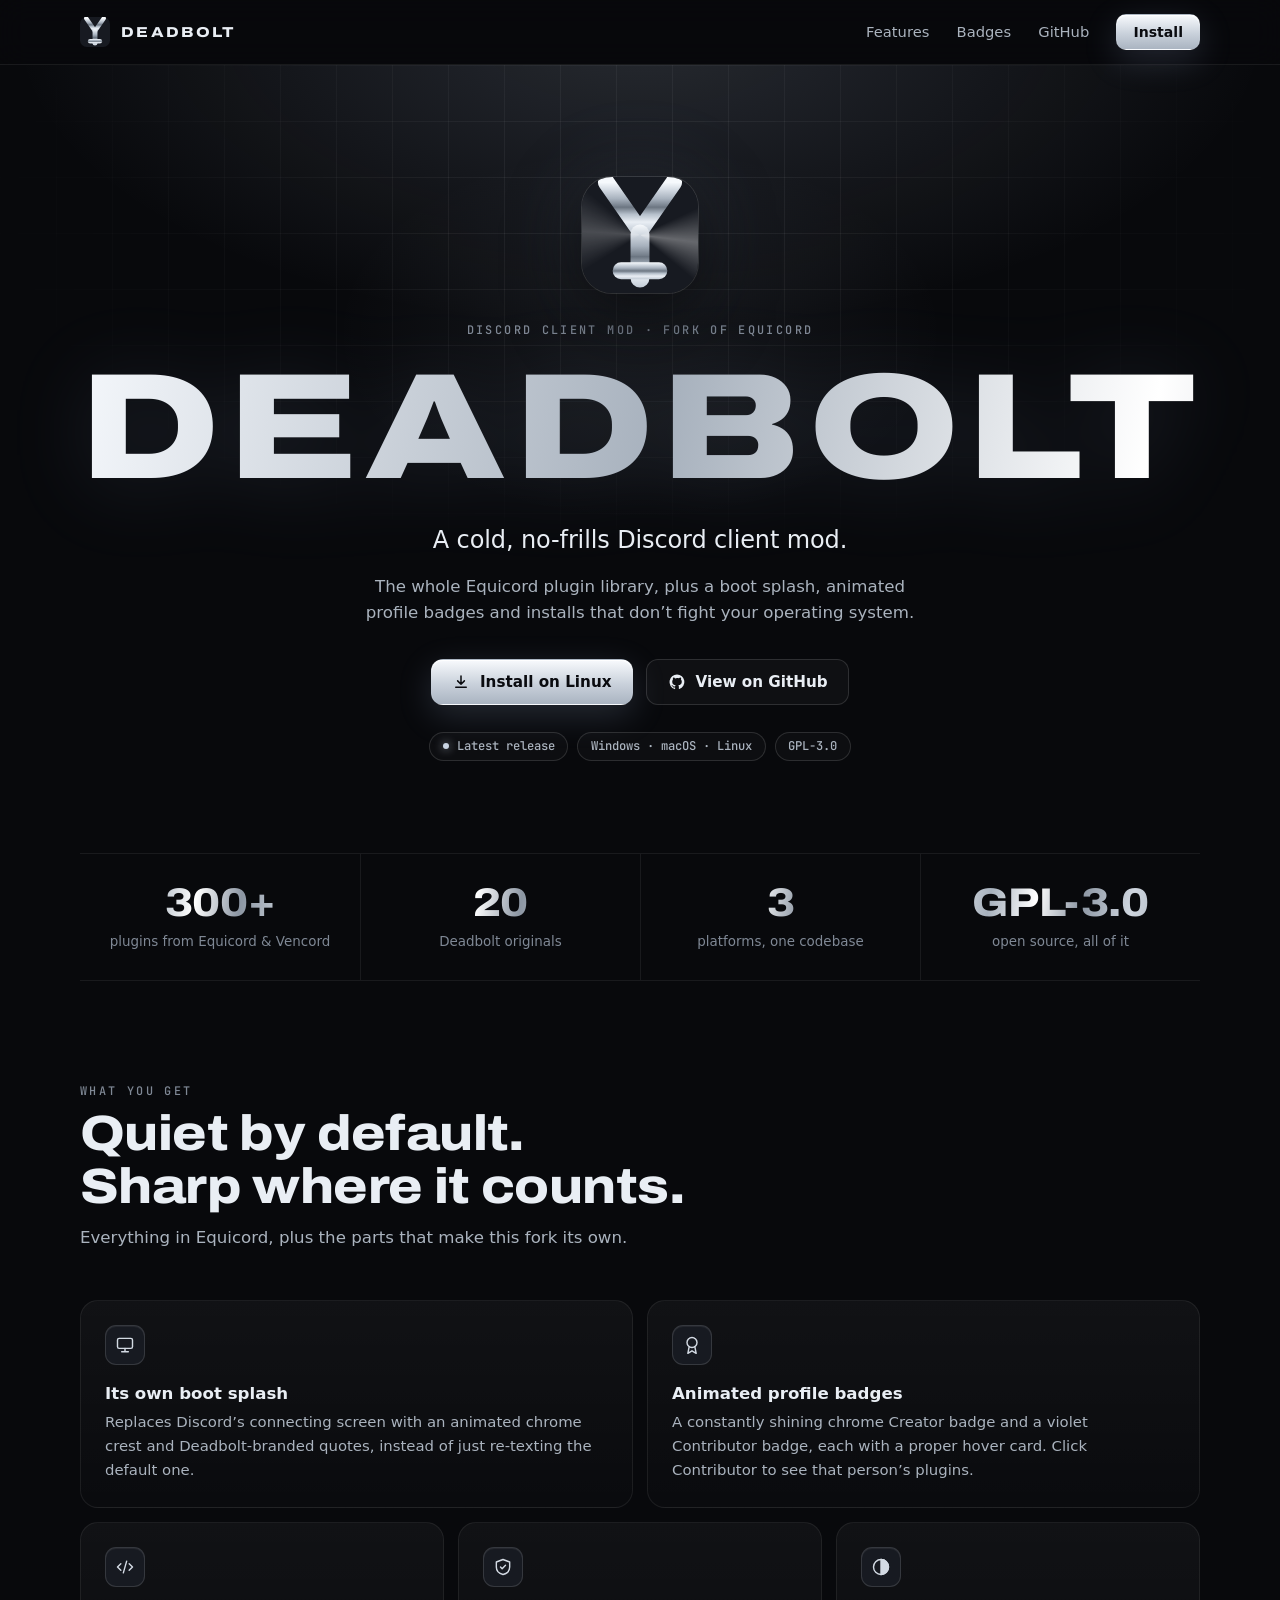
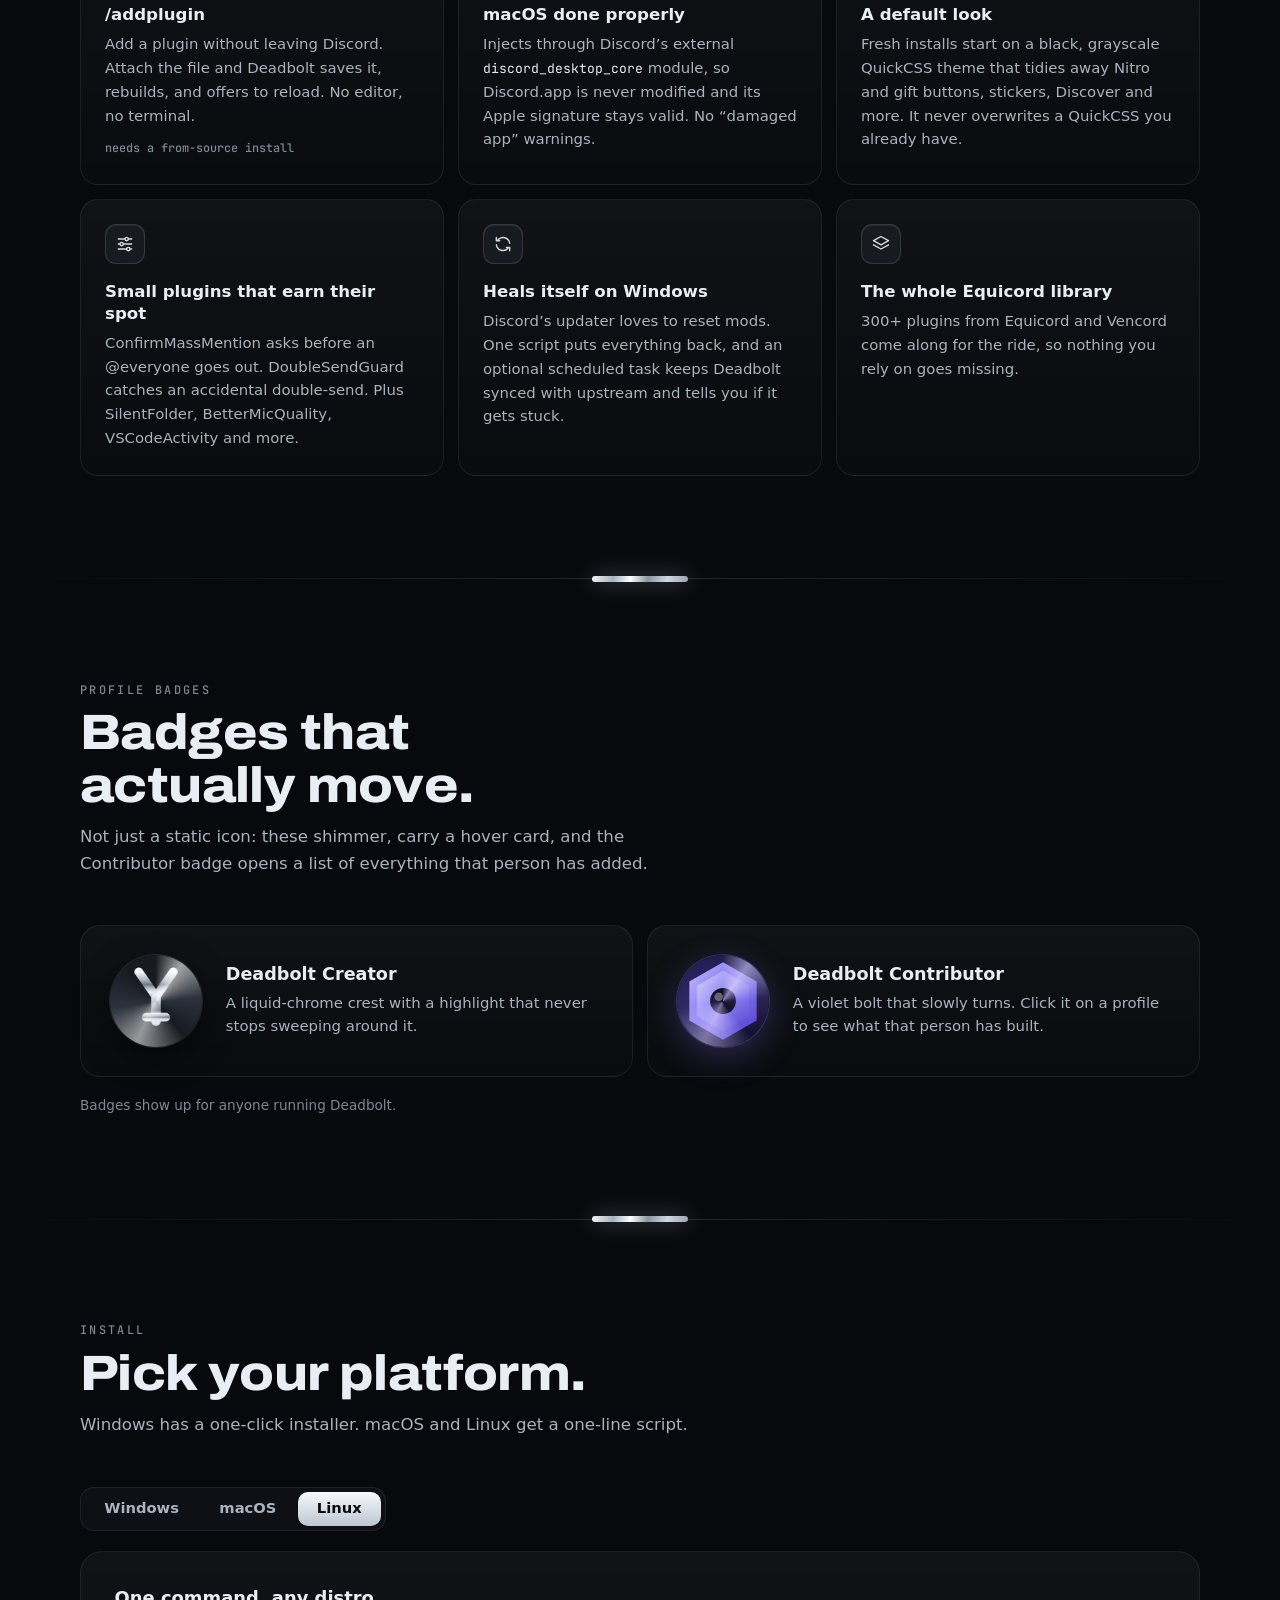
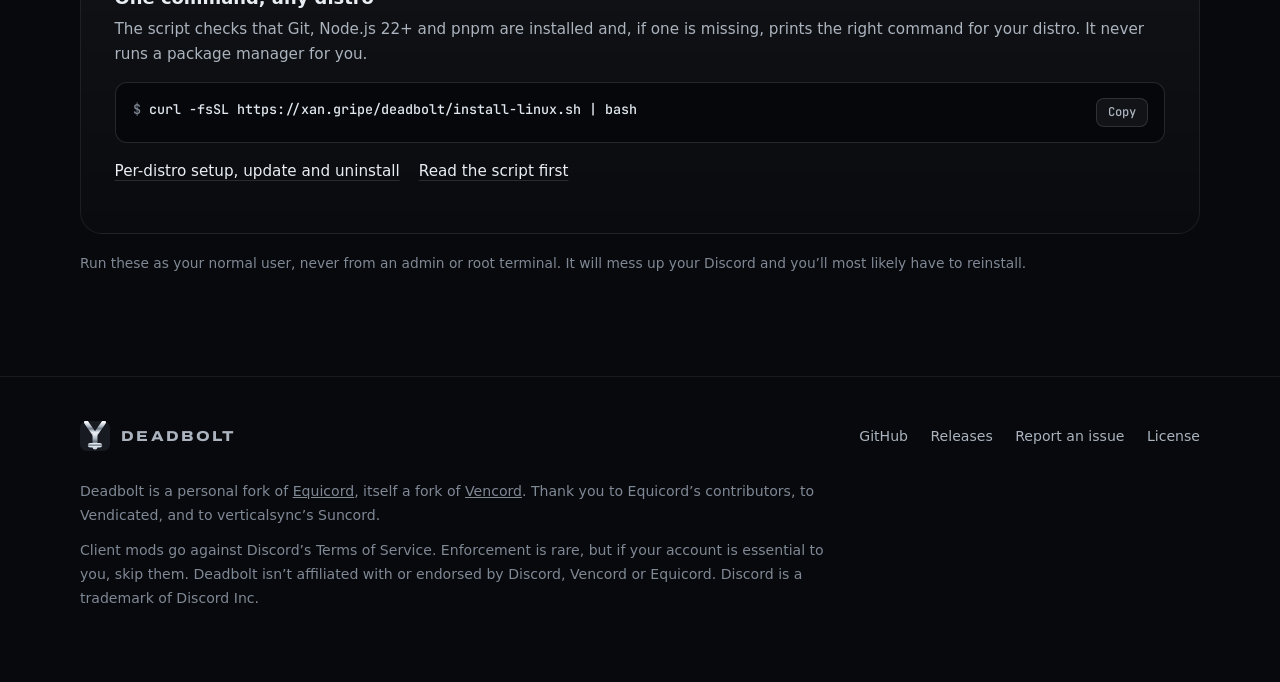
==== deadbolt/index.html @ edb8d8fc "Add the Deadbolt landing page A single static page at /deadbolt/: black and chrome to match the app " ====
<!doctype html>
<html lang="en">
<head>
<meta charset="utf-8">
<meta name="viewport" content="width=device-width, initial-scale=1">
<title>Deadbolt - a cold, no-frills Discord client mod</title>
<meta name="description" content="Deadbolt is a personal Equicord fork: 300+ plugins, a custom boot splash, animated profile badges, and installs for Windows, macOS and Linux.">
<meta name="color-scheme" content="dark">
<meta name="theme-color" content="#08090c">
<link rel="canonical" href="https://xan.gripe/deadbolt/">

<link rel="icon" type="image/svg+xml" href="assets/crest.svg">
<link rel="apple-touch-icon" href="assets/apple-touch-icon.png">

<!-- what Discord and other apps show when the link is pasted in a chat -->
<meta property="og:type" content="website">
<meta property="og:title" content="Deadbolt">
<meta property="og:description" content="A cold, no-frills Discord client mod. 300+ plugins, a custom boot splash, animated badges. Windows, macOS and Linux.">
<meta property="og:url" content="https://xan.gripe/deadbolt/">
<meta property="og:image" content="https://xan.gripe/deadbolt/assets/og.png">
<meta property="og:image:width" content="1200">
<meta property="og:image:height" content="630">
<meta name="twitter:card" content="summary_large_image">

<link rel="preconnect" href="https://fonts.googleapis.com">
<link rel="preconnect" href="https://fonts.gstatic.com" crossorigin>
<link href="https://fonts.googleapis.com/css2?family=Archivo:wdth,wght@100..125,500..900&family=JetBrains+Mono:wght@400;500&display=swap" rel="stylesheet">

<style>
:root {
  --bg: #08090c;
  --bg-2: #0e1015;
  --tile: #171a21;
  --line: rgba(255, 255, 255, .07);
  --line-2: rgba(255, 255, 255, .13);
  --text: #e9eef4;
  --text-2: #aab3be;
  --muted: #7f8895;
  --violet: #7c6ff0;
  --chrome: linear-gradient(100deg, #f4f7fb 0%, #a7b1bd 22%, #ffffff 40%, #8c96a3 58%, #cfd6df 78%, #9ca6b2 100%);
  --font-display: "Archivo", "Segoe UI Black", system-ui, sans-serif;
  --font-body: system-ui, -apple-system, "Segoe UI", Roboto, "Helvetica Neue", sans-serif;
  --font-mono: "JetBrains Mono", ui-monospace, SFMono-Regular, Consolas, monospace;
}

* { box-sizing: border-box; }
html { scroll-behavior: smooth; -webkit-text-size-adjust: 100%; }
body {
  margin: 0;
  background: var(--bg);
  color: var(--text-2);
  font: 16px/1.6 var(--font-body);
  -webkit-font-smoothing: antialiased;
}
a { color: inherit; }
code { font-family: var(--font-mono); font-size: .88em; color: var(--text); }
:focus-visible { outline: 2px solid #cfd8e3; outline-offset: 3px; border-radius: 6px; }
.wrap { width: min(1120px, 100% - 40px); margin-inline: auto; }
.sprite { position: absolute; width: 0; height: 0; overflow: hidden; }

/* ---------- nav ---------- */
.nav {
  position: sticky; top: 0; z-index: 50;
  background: rgba(8, 9, 12, .64);
  -webkit-backdrop-filter: blur(14px) saturate(140%);
  backdrop-filter: blur(14px) saturate(140%);
  border-bottom: 1px solid var(--line);
}
.nav .wrap { display: flex; align-items: center; justify-content: space-between; height: 64px; }
.brand {
  display: flex; align-items: center; gap: .7rem; text-decoration: none; color: var(--text);
  font: 800 .9rem/1 var(--font-display); font-stretch: 118%; letter-spacing: .16em; text-transform: uppercase;
}
.brand svg { width: 30px; height: 30px; flex: none; }
.nav-links { display: flex; align-items: center; gap: 1.7rem; font-size: .92rem; }
.nav-links a { color: var(--text-2); text-decoration: none; transition: color .2s; }
.nav-links a:hover { color: #fff; }
.nav-links .btn { color: #0a0b0f; }
.nav-links .btn:hover { color: #0a0b0f; }

/* ---------- buttons ---------- */
.btn {
  display: inline-flex; align-items: center; justify-content: center; gap: .6rem;
  padding: .8rem 1.3rem; border-radius: 12px; border: 1px solid transparent;
  font: 600 .95rem/1.2 var(--font-body); text-decoration: none; cursor: pointer;
  transition: transform .2s ease, box-shadow .2s ease, background .2s ease, border-color .2s ease;
}
.btn svg { width: 18px; height: 18px; flex: none; }
.btn-primary {
  color: #0a0b0f;
  background: linear-gradient(180deg, #f8fafd 0%, #c9d1db 55%, #aab4c1 100%);
  box-shadow: inset 0 1px 0 rgba(255, 255, 255, .85), 0 10px 34px rgba(170, 195, 235, .18);
}
.btn-primary:hover { transform: translateY(-1px); box-shadow: inset 0 1px 0 #fff, 0 14px 44px rgba(170, 195, 235, .3); }
.btn-ghost { color: var(--text); background: rgba(255, 255, 255, .03); border-color: var(--line-2); }
.btn-ghost:hover { background: rgba(255, 255, 255, .08); border-color: rgba(255, 255, 255, .24); transform: translateY(-1px); }
.btn-sm { padding: .55rem 1rem; font-size: .88rem; border-radius: 10px; }

/* ---------- hero ---------- */
.hero { position: relative; isolation: isolate; overflow: hidden; text-align: center; padding: clamp(52px, 9vw, 112px) 0 clamp(48px, 8vw, 92px); }
.hero::before {
  content: ""; position: absolute; inset: 0; z-index: -2;
  background:
    radial-gradient(70% 55% at 50% -5%, rgba(190, 205, 232, .17), transparent 70%),
    radial-gradient(34% 34% at var(--hx, 50%) var(--hy, 34%), rgba(200, 215, 240, .075), transparent 70%);
}
.hero::after {
  content: ""; position: absolute; inset: 0; z-index: -1;
  background-image: linear-gradient(var(--line) 1px, transparent 1px), linear-gradient(90deg, var(--line) 1px, transparent 1px);
  background-size: 56px 56px;
  -webkit-mask-image: radial-gradient(ellipse 70% 62% at 50% 18%, #000, transparent 76%);
  mask-image: radial-gradient(ellipse 70% 62% at 50% 18%, #000, transparent 76%);
}

.crest {
  position: relative; width: 116px; height: 116px; margin: 0 auto 1.8rem;
  border-radius: 26%; overflow: hidden; isolation: isolate;
  box-shadow: 0 0 0 1px var(--line-2), 0 24px 70px rgba(0, 0, 0, .7), 0 0 90px rgba(160, 182, 220, .14);
  animation: float 7s ease-in-out infinite;
}
.crest svg { display: block; width: 100%; height: 100%; }
.crest::after {
  content: ""; position: absolute; inset: -55%;
  background: conic-gradient(from 0deg, transparent 0 18%, rgba(255, 255, 255, .34) 27%, transparent 36% 66%, rgba(255, 255, 255, .22) 76%, transparent 86%);
  mix-blend-mode: screen; pointer-events: none;
  animation: spin 6s linear infinite;
}
@keyframes spin { to { transform: rotate(360deg); } }
@keyframes float { 0%, 100% { transform: translateY(0); } 50% { transform: translateY(-8px); } }

.eyebrow { font: 500 .74rem/1.4 var(--font-mono); letter-spacing: .2em; text-transform: uppercase; color: var(--muted); text-wrap: balance; }
.wordmark {
  margin: .9rem 0 0;
  font: 850 clamp(2.2rem, 12vw, 9.4rem)/1 var(--font-display); font-stretch: 125%; letter-spacing: .05em;
  background: var(--chrome); background-size: 240% 100%;
  -webkit-background-clip: text; background-clip: text; color: transparent; -webkit-text-fill-color: transparent;
  animation: sheen 8s ease-in-out infinite alternate;
  filter: drop-shadow(0 6px 40px rgba(170, 195, 235, .12));
}
@keyframes sheen { from { background-position: 0% 0; } to { background-position: 100% 0; } }
.tagline { margin: 1.1rem 0 0; font-size: clamp(1.15rem, 2.4vw, 1.5rem); color: var(--text); font-weight: 500; letter-spacing: -.005em; }
.lede { max-width: 640px; margin: .9rem auto 0; color: var(--text-2); font-size: 1.04rem; }
.cta { display: flex; flex-wrap: wrap; justify-content: center; gap: .8rem; margin-top: 2rem; }
.pills { display: flex; flex-wrap: wrap; justify-content: center; gap: .55rem; margin: 1.7rem 0 0; padding: 0; list-style: none; }
.pill {
  display: inline-flex; align-items: center; gap: .5rem; padding: .32rem .8rem; border-radius: 999px;
  font: 500 .76rem/1.4 var(--font-mono); color: var(--text-2); border: 1px solid var(--line-2); background: rgba(255, 255, 255, .025);
}
.pill .dot { width: 6px; height: 6px; border-radius: 50%; background: #c9d4e3; box-shadow: 0 0 10px rgba(201, 212, 227, .8); }

/* ---------- stats ---------- */
.stats { display: grid; grid-template-columns: repeat(4, 1fr); border-block: 1px solid var(--line); }
.stat { padding: 1.7rem 1rem; text-align: center; border-left: 1px solid var(--line); }
.stat:first-child { border-left: 0; }
.stat b {
  display: block; font: 800 clamp(1.7rem, 3.6vw, 2.5rem)/1.1 var(--font-display); font-stretch: 112%; letter-spacing: -.01em;
  background: var(--chrome); -webkit-background-clip: text; background-clip: text; color: transparent; -webkit-text-fill-color: transparent;
}
.stat span { display: block; margin-top: .35rem; font-size: .84rem; color: var(--muted); }

/* ---------- sections ---------- */
section { padding: clamp(56px, 8vw, 104px) 0; scroll-margin-top: 40px; }
h2, .tagline, .lede { text-wrap: balance; }
.head p, .card p, .badge-card p { text-wrap: pretty; }
.head { max-width: 640px; margin-bottom: clamp(28px, 4vw, 48px); }
h2 {
  margin: .5rem 0 .8rem; color: var(--text);
  font: 800 clamp(1.9rem, 4.6vw, 3.1rem)/1.06 var(--font-display); font-stretch: 112%; letter-spacing: -.012em;
}
.head p { margin: 0; font-size: 1.04rem; }

.grid { display: grid; grid-template-columns: repeat(6, 1fr); gap: 14px; }
.card {
  position: relative; grid-column: span 2; padding: 1.5rem; border-radius: 18px; overflow: hidden;
  background: linear-gradient(180deg, rgba(255, 255, 255, .04), rgba(255, 255, 255, .012));
  border: 1px solid var(--line); transition: border-color .3s ease, transform .3s ease;
}
.card.w { grid-column: span 3; }
.card::before {
  content: ""; position: absolute; inset: 0; opacity: 0; transition: opacity .3s ease; pointer-events: none;
  background: radial-gradient(260px circle at var(--mx, 50%) var(--my, 50%), rgba(205, 220, 245, .11), transparent 62%);
}
.card:hover { border-color: var(--line-2); transform: translateY(-2px); }
.card:hover::before { opacity: 1; }
.ico {
  display: grid; place-items: center; width: 40px; height: 40px; margin-bottom: 1.1rem; border-radius: 11px;
  background: var(--tile); border: 1px solid var(--line-2); color: #d3dae3;
  box-shadow: inset 0 1px 0 rgba(255, 255, 255, .06);
}
.ico svg { width: 20px; height: 20px; fill: none; stroke: currentColor; stroke-width: 1.7; stroke-linecap: round; stroke-linejoin: round; }
.card h3 { margin: 0 0 .45rem; color: var(--text); font: 700 1.04rem/1.3 var(--font-body); }
.card p { margin: 0; font-size: .93rem; line-height: 1.6; }
.card .tag { display: inline-block; margin-top: .8rem; font: 500 .74rem/1.3 var(--font-mono); color: var(--muted); }

/* bolt divider: slides into place when scrolled to */
.rule { position: relative; height: 1px; background: linear-gradient(90deg, transparent, var(--line-2), transparent); }
.rule span {
  position: absolute; left: 50%; top: 50%; height: 6px; width: 0; transform: translate(-50%, -50%); border-radius: 6px;
  background: var(--chrome); box-shadow: 0 0 22px rgba(190, 210, 240, .45);
  transition: width 1s cubic-bezier(.2, .8, .2, 1);
}
.rule.in span { width: 96px; }

/* ---------- badges ---------- */
.badges { display: grid; grid-template-columns: repeat(2, 1fr); gap: 14px; }
.badge-card {
  display: flex; align-items: center; gap: 1.5rem; padding: 1.8rem; border-radius: 20px;
  border: 1px solid var(--line); background: linear-gradient(180deg, rgba(255, 255, 255, .04), rgba(255, 255, 255, .012));
}
.badge-card h3 { margin: 0 0 .35rem; color: var(--text); font: 700 1.1rem/1.3 var(--font-body); }
.badge-card p { margin: 0; font-size: .93rem; }
.badge {
  position: relative; flex: none; width: 92px; height: 92px; border-radius: 50%; overflow: hidden; isolation: isolate;
  box-shadow: 0 0 0 1px rgba(255, 255, 255, .1), 0 10px 30px rgba(0, 0, 0, .55);
  animation: b-pulse 3s ease-in-out infinite;
}
.badge img, .badge svg { display: block; width: 100%; height: 100%; border-radius: 50%; }
.badge::before {
  content: ""; position: absolute; inset: -45%; z-index: 1; pointer-events: none; mix-blend-mode: screen;
  background: conic-gradient(from 0deg, rgb(255 255 255 / 0%) 0deg, rgb(255 255 255 / 60%) 35deg, rgb(190 214 255 / 12%) 85deg, rgb(255 255 255 / 0%) 140deg, rgb(255 255 255 / 55%) 205deg, rgb(200 220 255 / 12%) 260deg, rgb(255 255 255 / 0%) 320deg);
  animation: spin 3.1s linear infinite;
}
.badge::after {
  content: ""; position: absolute; inset: -30%; z-index: 2; pointer-events: none; mix-blend-mode: screen;
  background: linear-gradient(115deg, transparent 42%, rgb(255 255 255 / 85%) 50%, transparent 58%);
  transform: translateX(-160%); animation: b-sheen 1.9s linear infinite;
}
.badge.violet { box-shadow: 0 0 0 1px rgba(124, 111, 240, .28), 0 10px 34px rgba(124, 111, 240, .28); animation-name: b-pulse-v; }
.badge.violet::before { background: conic-gradient(from 0deg, rgb(124 111 240 / 0%) 0deg, rgb(201 192 255 / 65%) 35deg, rgb(124 111 240 / 15%) 85deg, rgb(124 111 240 / 0%) 140deg, rgb(201 192 255 / 55%) 205deg, rgb(124 111 240 / 15%) 260deg, rgb(124 111 240 / 0%) 320deg); }
.badge.violet::after { background: linear-gradient(115deg, transparent 42%, rgb(201 192 255 / 85%) 50%, transparent 58%); }
.badge.violet svg { animation: spin 6s linear infinite; }
@keyframes b-sheen { 0% { transform: translateX(-160%); } 100% { transform: translateX(160%); } }
@keyframes b-pulse { 0%, 100% { box-shadow: 0 0 0 1px rgba(255,255,255,.1), 0 10px 30px rgba(0,0,0,.55); } 50% { box-shadow: 0 0 0 1px rgba(255,255,255,.26), 0 0 22px rgba(200,220,255,.4), 0 10px 30px rgba(0,0,0,.55); } }
@keyframes b-pulse-v { 0%, 100% { box-shadow: 0 0 0 1px rgba(124,111,240,.28), 0 10px 34px rgba(124,111,240,.22); } 50% { box-shadow: 0 0 0 1px rgba(124,111,240,.5), 0 0 26px rgba(124,111,240,.55), 0 10px 34px rgba(124,111,240,.3); } }
.fine { margin: 1.1rem 0 0; font-size: .85rem; color: var(--muted); }

/* ---------- install ---------- */
.tabs { display: inline-flex; gap: 2px; padding: 4px; border-radius: 14px; background: var(--bg-2); border: 1px solid var(--line); }
.tab {
  appearance: none; border: 0; cursor: pointer; padding: .6rem 1.2rem; border-radius: 10px;
  background: transparent; color: var(--text-2); font: 600 .92rem/1 var(--font-body); transition: color .2s, background .2s;
}
.tab:hover { color: #fff; }
.tab[aria-selected="true"] { color: #0a0b0f; background: linear-gradient(180deg, #f6f9fc, #bcc6d2); }
.panel {
  margin-top: 1.3rem; padding: clamp(1.3rem, 3vw, 2.1rem); border-radius: 22px;
  border: 1px solid var(--line); background: linear-gradient(180deg, rgba(255, 255, 255, .04), rgba(255, 255, 255, .012));
}
.panel[hidden] { display: none; }
.panel-grid { display: grid; grid-template-columns: 1.1fr 1fr; gap: clamp(1.5rem, 4vw, 3rem); }
/* grid items default to min-width:auto, so a long command line would stretch the whole column off-screen */
.panel-grid > *, .panel { min-width: 0; }
.panel h3 { margin: 0 0 .5rem; color: var(--text); font: 700 1.12rem/1.3 var(--font-body); }
.panel p { margin: 0 0 1rem; font-size: .95rem; }
.steps { margin: 0 0 1.4rem; padding: 0; list-style: none; counter-reset: s; }
.steps li { position: relative; padding: .35rem 0 .35rem 2.4rem; counter-increment: s; font-size: .95rem; }
.steps li::before {
  content: counter(s); position: absolute; left: 0; top: .3rem; width: 1.65rem; height: 1.65rem; border-radius: 50%;
  display: grid; place-items: center; font: 500 .76rem/1 var(--font-mono); color: var(--text); background: var(--tile); border: 1px solid var(--line-2);
}
.actions { display: flex; flex-wrap: wrap; align-items: center; gap: .8rem 1.1rem; }
.actions .meta { font-size: .85rem; color: var(--muted); }
.note { padding: .8rem 1rem; border-radius: 12px; font-size: .88rem; color: var(--text-2); background: rgba(255, 255, 255, .03); border: 1px solid var(--line); }
.note b { color: var(--text); font-weight: 600; }
.cmd {
  position: relative; display: flex; align-items: flex-start; gap: .8rem; margin: 0 0 1rem; padding: .95rem 1rem .95rem 1.1rem;
  border-radius: 12px; background: #06070a; border: 1px solid var(--line-2);
}
.cmd pre { margin: 0; flex: 1; min-width: 0; overflow-x: auto; font: 500 .84rem/1.75 var(--font-mono); color: #dfe6ee; }
.cmd .p { color: var(--muted); user-select: none; }
.copy {
  appearance: none; flex: none; cursor: pointer; padding: .32rem .7rem; border-radius: 8px;
  color: var(--text-2); background: rgba(255, 255, 255, .05); border: 1px solid var(--line-2); font: 500 .76rem/1.4 var(--font-mono);
  transition: color .2s, background .2s;
}
.copy:hover { color: #fff; background: rgba(255, 255, 255, .1); }
.copy.done { color: #0a0b0f; background: #d6dde6; border-color: transparent; }
.links { display: flex; flex-wrap: wrap; gap: 1.2rem; margin: 0; font-size: .9rem; }
.links a { color: var(--text); text-decoration: underline; text-decoration-color: var(--line-2); text-underline-offset: 4px; }
.links a:hover { text-decoration-color: #cfd8e3; }
.warn { margin: 1.1rem 0 0; font-size: .86rem; color: var(--muted); }

/* ---------- footer ---------- */
footer { border-top: 1px solid var(--line); padding: 44px 0 60px; font-size: .88rem; color: var(--muted); }
.foot { display: flex; flex-wrap: wrap; align-items: center; justify-content: space-between; gap: 1.2rem 2rem; }
.foot .brand { color: var(--text-2); }
.foot nav { display: flex; flex-wrap: wrap; gap: 1.4rem; }
.foot nav a { color: var(--text-2); text-decoration: none; }
.foot nav a:hover { color: #fff; }
.legal { max-width: 760px; margin: 1.8rem 0 0; line-height: 1.7; }
.legal p { margin: 0 0 .7rem; }

/* ---------- motion ---------- */
.js .reveal { opacity: 0; transform: translateY(16px); transition: opacity .8s ease, transform .8s ease; transition-delay: var(--d, 0s); }
.js .reveal.in { opacity: 1; transform: none; }
.js .rule.reveal { opacity: 1; transform: none; }

/* ---------- responsive ---------- */
@media (max-width: 1020px) {
  .grid { grid-template-columns: repeat(2, 1fr); }
  .card, .card.w { grid-column: span 1; }
  .card.w:first-child { grid-column: span 2; }
  .panel-grid { grid-template-columns: 1fr; }
}
@media (max-width: 760px) {
  .nav-links a.hide-sm { display: none; }
  .badges { grid-template-columns: 1fr; }
  .stats { grid-template-columns: repeat(2, 1fr); }
  .stat:nth-child(3) { border-left: 0; }
  .stat:nth-child(n+3) { border-top: 1px solid var(--line); }
}
@media (max-width: 620px) {
  .grid { grid-template-columns: 1fr; }
  .card.w:first-child { grid-column: span 1; }
  .badge-card { flex-direction: column; align-items: flex-start; }
  .tabs { display: flex; width: 100%; }
  .tab { flex: 1; padding-inline: .5rem; }
  .cta .btn { width: 100%; }
}
@media (prefers-reduced-motion: reduce) {
  html { scroll-behavior: auto; }
  *, *::before, *::after { animation: none !important; transition: none !important; }
  .js .reveal { opacity: 1; transform: none; }
  .rule span { width: 96px; }
}
</style>
</head>
<body>

<!-- shared artwork: the same chrome gradient and mark as the splash screen and app icon -->
<svg class="sprite" aria-hidden="true" focusable="false">
  <defs>
    <linearGradient id="dbChrome" x1="0" y1="0" x2="0" y2="1">
      <stop offset="0%" stop-color="#f6f9fc"/>
      <stop offset="15%" stop-color="#d4dbe3"/>
      <stop offset="34%" stop-color="#a7b1bd"/>
      <stop offset="49%" stop-color="#757f8b"/>
      <stop offset="51%" stop-color="#6a7480"/>
      <stop offset="66%" stop-color="#b6c0cb"/>
      <stop offset="82%" stop-color="#e9eef4"/>
      <stop offset="100%" stop-color="#c3ccd6"/>
    </linearGradient>
    <g id="dbMark">
      <rect x="4" y="15" width="160" height="160" rx="36" fill="#171A21"/>
      <g transform="translate(84,95) scale(1.45)">
        <path d="M0 -4 L -32 -50" stroke="url(#dbChrome)" stroke-width="16" stroke-linecap="round" fill="none"/>
        <path d="M0 -4 L 32 -50" stroke="url(#dbChrome)" stroke-width="16" stroke-linecap="round" fill="none"/>
        <rect x="-9" y="-10" width="18" height="60" rx="9" fill="url(#dbChrome)"/>
        <rect x="-26" y="26" width="52" height="16" rx="8" fill="url(#dbChrome)"/>
      </g>
    </g>
  </defs>
</svg>

<header class="nav">
  <div class="wrap">
    <a class="brand" href="#top" aria-label="Deadbolt, back to top">
      <svg viewBox="4 15 160 160" aria-hidden="true"><use href="#dbMark"/></svg>
      Deadbolt
    </a>
    <nav class="nav-links" aria-label="Main">
      <a class="hide-sm" href="#features">Features</a>
      <a class="hide-sm" href="#badges">Badges</a>
      <a class="hide-sm" href="https://github.com/kelcum/Deadbolt" rel="noopener">GitHub</a>
      <a class="btn btn-primary btn-sm" href="#install">Install</a>
    </nav>
  </div>
</header>

<main id="top">
  <div class="hero" id="hero">
    <div class="wrap">
      <div class="crest" aria-hidden="true"><svg viewBox="4 15 160 160"><use href="#dbMark"/></svg></div>
      <div class="eyebrow">Discord client mod &middot; fork of Equicord</div>
      <h1 class="wordmark">DEADBOLT</h1>
      <p class="tagline">A cold, no-frills Discord client mod.</p>
      <p class="lede">The whole Equicord plugin library, plus a boot splash, animated profile badges and installs that don&rsquo;t fight your operating system.</p>
      <div class="cta">
        <a class="btn btn-primary" id="cta-main" href="#install">
          <svg viewBox="0 0 24 24" fill="none" stroke="currentColor" stroke-width="2" stroke-linecap="round" stroke-linejoin="round" aria-hidden="true"><path d="M12 4v11m0 0-4.5-4.5M12 15l4.5-4.5M5 19h14"/></svg>
          <span id="cta-label">Get Deadbolt</span>
        </a>
        <a class="btn btn-ghost" href="https://github.com/kelcum/Deadbolt" rel="noopener">
          <svg viewBox="0 0 24 24" fill="currentColor" aria-hidden="true"><path d="M12 2a10 10 0 0 0-3.16 19.49c.5.09.68-.22.68-.48v-1.7c-2.78.6-3.37-1.34-3.37-1.34-.45-1.15-1.11-1.46-1.11-1.46-.91-.62.07-.61.07-.61 1 .07 1.53 1.03 1.53 1.03.9 1.52 2.35 1.08 2.92.83.09-.65.35-1.08.63-1.33-2.22-.25-4.55-1.11-4.55-4.94 0-1.09.39-1.98 1.03-2.68-.1-.25-.45-1.27.1-2.64 0 0 .84-.27 2.75 1.02A9.56 9.56 0 0 1 12 6.8c.85 0 1.7.11 2.5.34 1.9-1.29 2.74-1.02 2.74-1.02.55 1.37.2 2.39.1 2.64.64.7 1.03 1.59 1.03 2.68 0 3.84-2.34 4.69-4.57 4.93.36.31.68.92.68 1.85v2.74c0 .27.18.58.69.48A10 10 0 0 0 12 2Z"/></svg>
          View on GitHub
        </a>
      </div>
      <ul class="pills">
        <li class="pill"><i class="dot"></i><span data-version>Latest release</span></li>
        <li class="pill">Windows &middot; macOS &middot; Linux</li>
        <li class="pill">GPL-3.0</li>
      </ul>
    </div>
  </div>

  <div class="wrap">
    <div class="stats reveal">
      <div class="stat"><b>300+</b><span>plugins from Equicord &amp; Vencord</span></div>
      <div class="stat"><b>20</b><span>Deadbolt originals</span></div>
      <div class="stat"><b>3</b><span>platforms, one codebase</span></div>
      <div class="stat"><b>GPL-3.0</b><span>open source, all of it</span></div>
    </div>
  </div>

  <section id="features">
    <div class="wrap">
      <div class="head reveal">
        <div class="eyebrow">What you get</div>
        <h2>Quiet by default. Sharp where it counts.</h2>
        <p>Everything in Equicord, plus the parts that make this fork its own.</p>
      </div>

      <div class="grid">
        <article class="card w reveal">
          <div class="ico"><svg viewBox="0 0 24 24"><rect x="3" y="4" width="18" height="12" rx="2"/><path d="M8 20h8M12 16v4"/></svg></div>
          <h3>Its own boot splash</h3>
          <p>Replaces Discord&rsquo;s connecting screen with an animated chrome crest and Deadbolt-branded quotes, instead of just re-texting the default one.</p>
        </article>
        <article class="card w reveal" style="--d:.06s">
          <div class="ico"><svg viewBox="0 0 24 24"><circle cx="12" cy="9" r="6"/><path d="M8.5 14.5 7 22l5-3 5 3-1.5-7.5"/></svg></div>
          <h3>Animated profile badges</h3>
          <p>A constantly shining chrome Creator badge and a violet Contributor badge, each with a proper hover card. Click Contributor to see that person&rsquo;s plugins.</p>
        </article>

        <article class="card reveal">
          <div class="ico"><svg viewBox="0 0 24 24"><path d="m7 8-4 4 4 4M17 8l4 4-4 4M14 5l-4 14"/></svg></div>
          <h3>/addplugin</h3>
          <p>Add a plugin without leaving Discord. Attach the file and Deadbolt saves it, rebuilds, and offers to reload. No editor, no terminal.</p>
          <span class="tag">needs a from-source install</span>
        </article>
        <article class="card reveal" style="--d:.06s">
          <div class="ico"><svg viewBox="0 0 24 24"><path d="M12 3 4 6v6c0 5 3.5 8 8 9 4.5-1 8-4 8-9V6z"/><path d="m9 12 2 2 4-4"/></svg></div>
          <h3>macOS done properly</h3>
          <p>Injects through Discord&rsquo;s external <code>discord_desktop_core</code> module, so Discord.app is never modified and its Apple signature stays valid. No &ldquo;damaged app&rdquo; warnings.</p>
        </article>
        <article class="card reveal" style="--d:.12s">
          <div class="ico"><svg viewBox="0 0 24 24"><circle cx="12" cy="12" r="9"/><path d="M12 3a9 9 0 0 1 0 18z" fill="currentColor"/></svg></div>
          <h3>A default look</h3>
          <p>Fresh installs start on a black, grayscale QuickCSS theme that tidies away Nitro and gift buttons, stickers, Discover and more. It never overwrites a QuickCSS you already have.</p>
        </article>

        <article class="card reveal">
          <div class="ico"><svg viewBox="0 0 24 24"><path d="M4 6h8M16 6h4M4 12h2M10 12h10M4 18h10M18 18h2"/><circle cx="14" cy="6" r="2"/><circle cx="8" cy="12" r="2"/><circle cx="16" cy="18" r="2"/></svg></div>
          <h3>Small plugins that earn their spot</h3>
          <p>ConfirmMassMention asks before an @everyone goes out. DoubleSendGuard catches an accidental double-send. Plus SilentFolder, BetterMicQuality, VSCodeActivity and more.</p>
        </article>
        <article class="card reveal" style="--d:.06s">
          <div class="ico"><svg viewBox="0 0 24 24"><path d="M20 11a8 8 0 0 0-14-4M4 4v4h4M4 13a8 8 0 0 0 14 4M20 20v-4h-4"/></svg></div>
          <h3>Heals itself on Windows</h3>
          <p>Discord&rsquo;s updater loves to reset mods. One script puts everything back, and an optional scheduled task keeps Deadbolt synced with upstream and tells you if it gets stuck.</p>
        </article>
        <article class="card reveal" style="--d:.12s">
          <div class="ico"><svg viewBox="0 0 24 24"><path d="m12 3 9 5-9 5-9-5z"/><path d="m3 13 9 5 9-5"/></svg></div>
          <h3>The whole Equicord library</h3>
          <p>300+ plugins from Equicord and Vencord come along for the ride, so nothing you rely on goes missing.</p>
        </article>
      </div>
    </div>
  </section>

  <div class="rule reveal"><span></span></div>

  <section id="badges">
    <div class="wrap">
      <div class="head reveal">
        <div class="eyebrow">Profile badges</div>
        <h2>Badges that actually move.</h2>
        <p>Not just a static icon: these shimmer, carry a hover card, and the Contributor badge opens a list of everything that person has added.</p>
      </div>

      <div class="badges">
        <div class="badge-card reveal">
          <div class="badge" role="img" aria-label="Deadbolt Creator badge"><img src="assets/badge-creator.png" alt="" width="92" height="92"></div>
          <div>
            <h3>Deadbolt Creator</h3>
            <p>A liquid-chrome crest with a highlight that never stops sweeping around it.</p>
          </div>
        </div>
        <div class="badge-card reveal" style="--d:.08s">
          <div class="badge violet" role="img" aria-label="Deadbolt Contributor badge">
            <svg viewBox="0 0 64 64" aria-hidden="true">
              <defs>
                <radialGradient id="sbBg" cx="35%" cy="30%" r="80%"><stop offset="0%" stop-color="#2d2466"/><stop offset="100%" stop-color="#120e28"/></radialGradient>
                <linearGradient id="sbBolt" x1="0" y1="0" x2="1" y2="1"><stop offset="0%" stop-color="#c9c0ff"/><stop offset="45%" stop-color="#7C6FF0"/><stop offset="100%" stop-color="#4f3fc9"/></linearGradient>
                <linearGradient id="sbInner" x1="0" y1="0" x2="1" y2="1"><stop offset="0%" stop-color="#ffffff" stop-opacity="0.55"/><stop offset="100%" stop-color="#7C6FF0" stop-opacity="0"/></linearGradient>
              </defs>
              <rect width="64" height="64" fill="url(#sbBg)"/>
              <polygon points="32,5 55.4,18.5 55.4,45.5 32,59 8.6,45.5 8.6,18.5" fill="url(#sbBolt)"/>
              <polygon points="32,11 50.2,21.5 50.2,42.5 32,53 13.8,42.5 13.8,21.5" fill="url(#sbInner)"/>
              <circle cx="32" cy="32" r="9" fill="#120e28"/>
              <circle cx="29" cy="29" r="3" fill="#ffffff" fill-opacity="0.35"/>
            </svg>
          </div>
          <div>
            <h3>Deadbolt Contributor</h3>
            <p>A violet bolt that slowly turns. Click it on a profile to see what that person has built.</p>
          </div>
        </div>
      </div>
      <p class="fine reveal">Badges show up for anyone running Deadbolt.</p>
    </div>
  </section>

  <div class="rule reveal"><span></span></div>

  <section id="install">
    <div class="wrap">
      <div class="head reveal">
        <div class="eyebrow">Install</div>
        <h2>Pick your platform.</h2>
        <p>Windows has a one-click installer. macOS and Linux get a one-line script.</p>
      </div>

      <div class="reveal">
        <div class="tabs" role="tablist" aria-label="Operating system">
          <button class="tab" role="tab" id="tab-win" aria-controls="panel-win" aria-selected="true" tabindex="0" data-os="win">Windows</button>
          <button class="tab" role="tab" id="tab-mac" aria-controls="panel-mac" aria-selected="false" tabindex="-1" data-os="mac">macOS</button>
          <button class="tab" role="tab" id="tab-linux" aria-controls="panel-linux" aria-selected="false" tabindex="-1" data-os="linux">Linux</button>
        </div>

        <div class="panel" id="panel-win" role="tabpanel" aria-labelledby="tab-win">
          <div class="panel-grid">
            <div>
              <h3>One-click installer</h3>
              <p>Downloads the latest Deadbolt build and walks you through picking your Discord install: Stable, PTB or Canary.</p>
              <ol class="steps">
                <li>Download and run <code>DeadboltSetup.exe</code>.</li>
                <li>Pick your Discord install when it asks.</li>
                <li>Fully quit Discord (check the system tray), then reopen it.</li>
              </ol>
              <div class="actions">
                <a class="btn btn-primary" href="https://github.com/kelcum/Deadbolt/releases/latest/download/DeadboltSetup.exe">
                  <svg viewBox="0 0 24 24" fill="none" stroke="currentColor" stroke-width="2" stroke-linecap="round" stroke-linejoin="round" aria-hidden="true"><path d="M12 4v11m0 0-4.5-4.5M12 15l4.5-4.5M5 19h14"/></svg>
                  Download DeadboltSetup.exe
                </a>
                <span class="meta">about 55 MB &middot; <span data-version>latest release</span></span>
              </div>
              <p class="note" style="margin-top:1.1rem">The installer isn&rsquo;t code-signed, so Windows SmartScreen may warn you. Choose <b>More info</b>, then <b>Run anyway</b>.</p>
            </div>
            <div>
              <h3>Or build from source</h3>
              <p>Needs Git and Node.js 22+. Building from source also unlocks <code>/addplugin</code> and the auto-update script.</p>
              <div class="cmd">
                <pre id="cmd-win">git clone https://github.com/kelcum/Deadbolt
cd Deadbolt
npm i -g pnpm
pnpm install --frozen-lockfile
pnpm build
pnpm inject</pre>
                <button class="copy" type="button" data-copy="cmd-win" aria-label="Copy the build commands">Copy</button>
              </div>
              <p class="links"><a href="https://github.com/kelcum/Deadbolt#windows-reapplying-branding-after-a-discord-update" rel="noopener">After a Discord update</a></p>
            </div>
          </div>
        </div>

        <div class="panel" id="panel-mac" role="tabpanel" aria-labelledby="tab-mac" hidden>
          <h3>One command</h3>
          <p>Builds Deadbolt and injects it through Discord&rsquo;s external <code>discord_desktop_core</code> module. <code>/Applications/Discord.app</code> is never touched, so its Apple code signature stays valid: no &ldquo;Discord is damaged&rdquo;, no re-signing, no Gatekeeper fights.</p>
          <div class="cmd">
            <pre id="cmd-mac"><span class="p">$ </span>curl -fsSL https://xan.gripe/deadbolt/install-macos.sh | bash</pre>
            <button class="copy" type="button" data-copy="cmd-mac" aria-label="Copy the macOS install command">Copy</button>
          </div>
          <p>Needs Git, Node.js 22+ and pnpm. The script checks and tells you what&rsquo;s missing.</p>
          <p class="links"><a href="https://github.com/kelcum/Deadbolt/blob/main/MACOS.md" rel="noopener">Full macOS guide</a><a href="https://github.com/kelcum/Deadbolt/blob/main/scripts/install-macos.sh" rel="noopener">Read the script first</a></p>
        </div>

        <div class="panel" id="panel-linux" role="tabpanel" aria-labelledby="tab-linux" hidden>
          <h3>One command, any distro</h3>
          <p>The script checks that Git, Node.js 22+ and pnpm are installed and, if one is missing, prints the right command for your distro. It never runs a package manager for you.</p>
          <div class="cmd">
            <pre id="cmd-linux"><span class="p">$ </span>curl -fsSL https://xan.gripe/deadbolt/install-linux.sh | bash</pre>
            <button class="copy" type="button" data-copy="cmd-linux" aria-label="Copy the Linux install command">Copy</button>
          </div>
          <p class="links"><a href="https://github.com/kelcum/Deadbolt/blob/main/LINUX.md" rel="noopener">Per-distro setup, update and uninstall</a><a href="https://github.com/kelcum/Deadbolt/blob/main/scripts/install-linux.sh" rel="noopener">Read the script first</a></p>
        </div>

        <p class="warn">Run these as your normal user, never from an admin or root terminal. It will mess up your Discord and you&rsquo;ll most likely have to reinstall.</p>
      </div>
    </div>
  </section>
</main>

<footer>
  <div class="wrap">
    <div class="foot">
      <a class="brand" href="#top">
        <svg viewBox="4 15 160 160" aria-hidden="true"><use href="#dbMark"/></svg>
        Deadbolt
      </a>
      <nav aria-label="Project links">
        <a href="https://github.com/kelcum/Deadbolt" rel="noopener">GitHub</a>
        <a href="https://github.com/kelcum/Deadbolt/releases" rel="noopener">Releases</a>
        <a href="https://github.com/kelcum/Deadbolt/issues" rel="noopener">Report an issue</a>
        <a href="https://github.com/kelcum/Deadbolt/blob/main/LICENSE" rel="noopener">License</a>
      </nav>
    </div>
    <div class="legal">
      <p>Deadbolt is a personal fork of <a href="https://github.com/Equicord/Equicord" rel="noopener">Equicord</a>, itself a fork of <a href="https://github.com/Vendicated/Vencord" rel="noopener">Vencord</a>. Thank you to Equicord&rsquo;s contributors, to Vendicated, and to verticalsync&rsquo;s Suncord.</p>
      <p>Client mods go against Discord&rsquo;s Terms of Service. Enforcement is rare, but if your account is essential to you, skip them. Deadbolt isn&rsquo;t affiliated with or endorsed by Discord, Vencord or Equicord. Discord is a trademark of Discord Inc.</p>
    </div>
  </div>
</footer>

<script>
(function () {
  var root = document.documentElement;
  root.classList.add("js");

  /* scroll reveal */
  var items = document.querySelectorAll(".reveal");
  if ("IntersectionObserver" in window) {
    var io = new IntersectionObserver(function (entries) {
      entries.forEach(function (e) {
        if (e.isIntersecting) { e.target.classList.add("in"); io.unobserve(e.target); }
      });
    }, { threshold: 0.12 });
    items.forEach(function (el) { io.observe(el); });
  } else {
    items.forEach(function (el) { el.classList.add("in"); });
  }

  /* cursor glow on the hero and on feature cards */
  var hero = document.getElementById("hero");
  hero.addEventListener("pointermove", function (e) {
    var r = hero.getBoundingClientRect();
    hero.style.setProperty("--hx", ((e.clientX - r.left) / r.width * 100) + "%");
    hero.style.setProperty("--hy", ((e.clientY - r.top) / r.height * 100) + "%");
  });
  document.querySelectorAll(".card").forEach(function (c) {
    c.addEventListener("pointermove", function (e) {
      var r = c.getBoundingClientRect();
      c.style.setProperty("--mx", (e.clientX - r.left) + "px");
      c.style.setProperty("--my", (e.clientY - r.top) + "px");
    });
  });

  /* install tabs, preselected for the visitor's OS */
  var tabs = Array.prototype.slice.call(document.querySelectorAll(".tab"));
  function select(os, focus) {
    tabs.forEach(function (t) {
      var on = t.dataset.os === os;
      t.setAttribute("aria-selected", on ? "true" : "false");
      t.tabIndex = on ? 0 : -1;
      document.getElementById(t.getAttribute("aria-controls")).hidden = !on;
      if (on && focus) t.focus();
    });
  }
  tabs.forEach(function (t, i) {
    t.addEventListener("click", function () { select(t.dataset.os); });
    t.addEventListener("keydown", function (e) {
      var d = e.key === "ArrowRight" ? 1 : e.key === "ArrowLeft" ? -1 : 0;
      if (!d) return;
      e.preventDefault();
      select(tabs[(i + d + tabs.length) % tabs.length].dataset.os, true);
    });
  });

  var plat = ((navigator.userAgentData && navigator.userAgentData.platform) || navigator.platform || "") + " " + navigator.userAgent;
  var os = /android|iphone|ipad/i.test(plat) ? "win" : /mac/i.test(plat) ? "mac" : /linux|x11|cros/i.test(plat) ? "linux" : "win";
  select(os);

  var cta = document.getElementById("cta-main"), label = document.getElementById("cta-label");
  if (os === "win") {
    cta.href = "https://github.com/kelcum/Deadbolt/releases/latest/download/DeadboltSetup.exe";
    label.textContent = "Download for Windows";
  } else {
    label.textContent = os === "mac" ? "Install on macOS" : "Install on Linux";
  }

  /* copy buttons */
  document.querySelectorAll(".copy").forEach(function (btn) {
    btn.addEventListener("click", function () {
      var pre = document.getElementById(btn.dataset.copy);
      var text = pre.innerText.replace(/^\$ /gm, "").trim();
      function done() {
        btn.textContent = "Copied"; btn.classList.add("done");
        setTimeout(function () { btn.textContent = "Copy"; btn.classList.remove("done"); }, 1600);
      }
      if (navigator.clipboard && window.isSecureContext) {
        navigator.clipboard.writeText(text).then(done, function () { fallback(pre, done); });
      } else { fallback(pre, done); }
    });
  });
  function fallback(pre, done) {
    var range = document.createRange(); range.selectNodeContents(pre);
    var sel = window.getSelection(); sel.removeAllRanges(); sel.addRange(range);
    try { document.execCommand("copy"); done(); } catch (e) {}
  }

  /* latest version, if GitHub answers (the page works without it) */
  fetch("https://api.github.com/repos/kelcum/Deadbolt/releases/latest", { headers: { Accept: "application/vnd.github+json" } })
    .then(function (r) { return r.ok ? r.json() : Promise.reject(); })
    .then(function (rel) {
      if (!rel || !rel.tag_name) return;
      document.querySelectorAll("[data-version]").forEach(function (el) { el.textContent = rel.tag_name; });
    })
    .catch(function () {});
})();
</script>
</body>
</html>
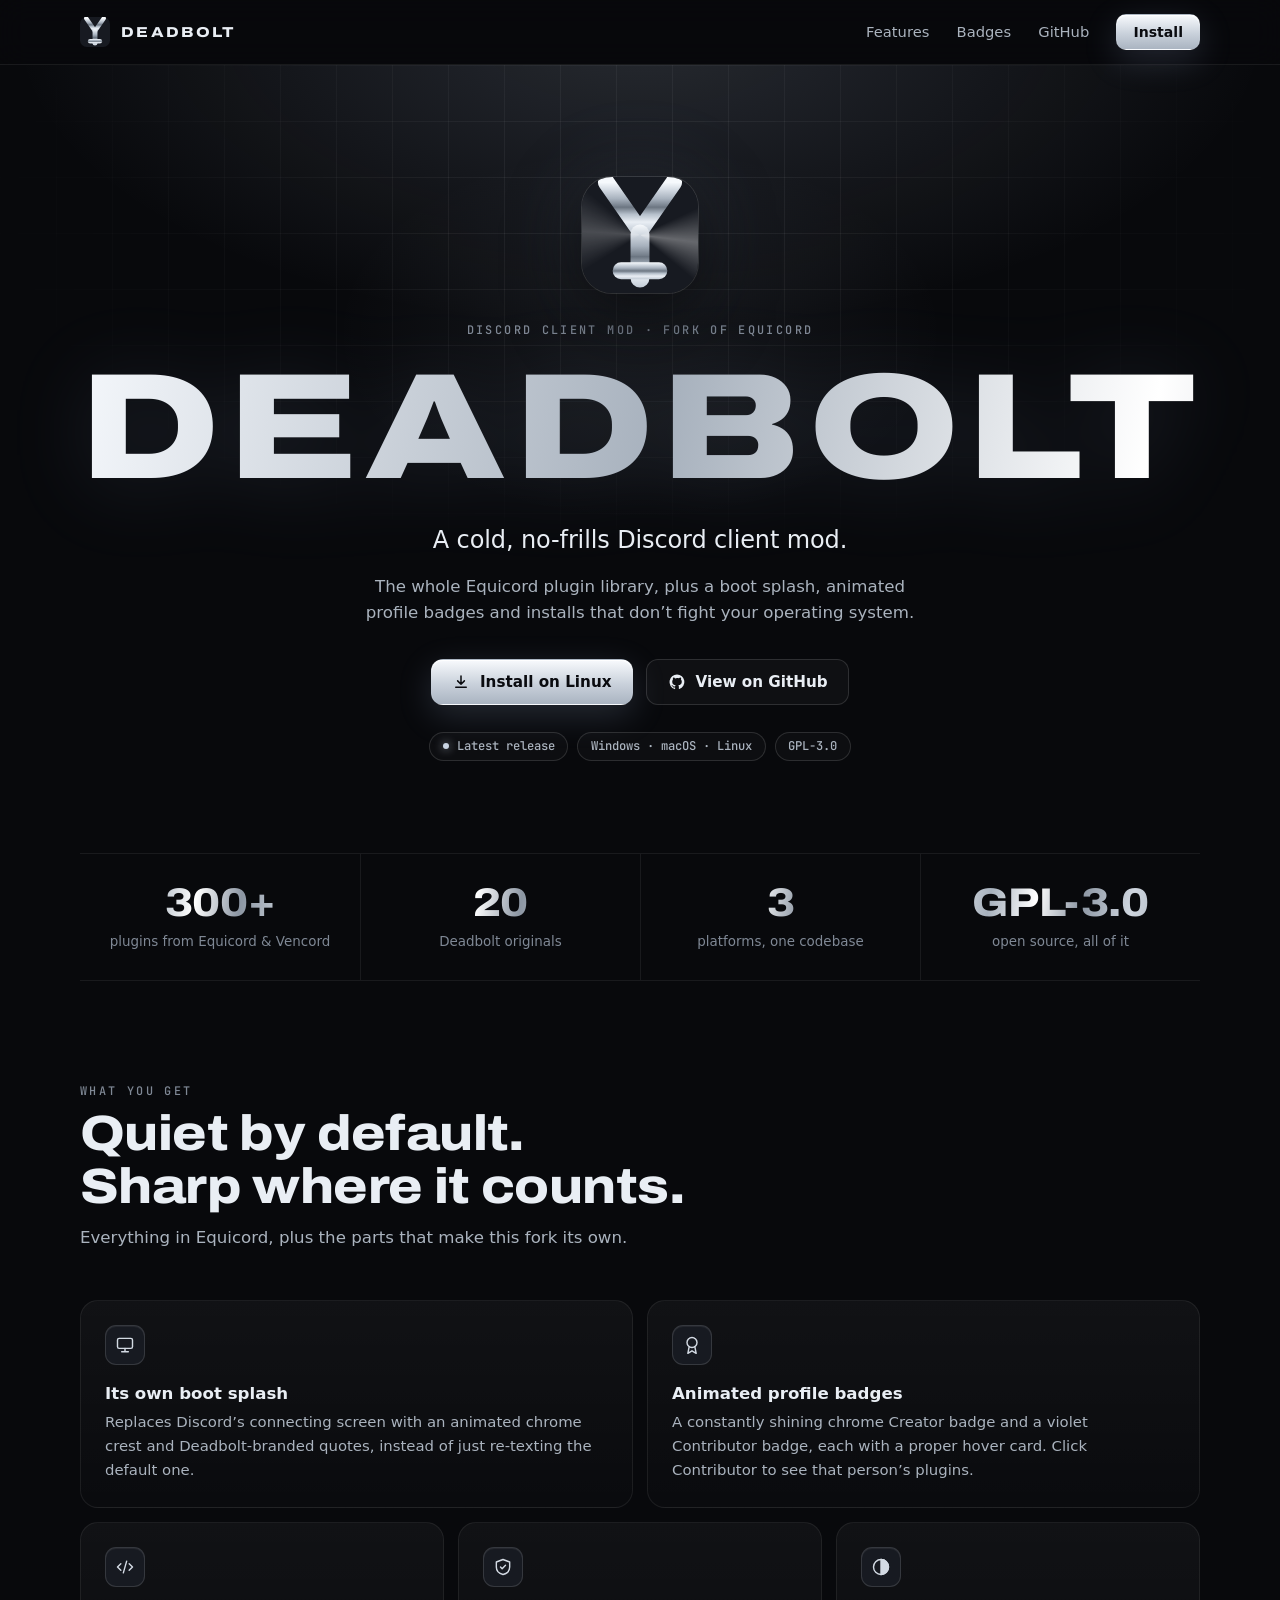
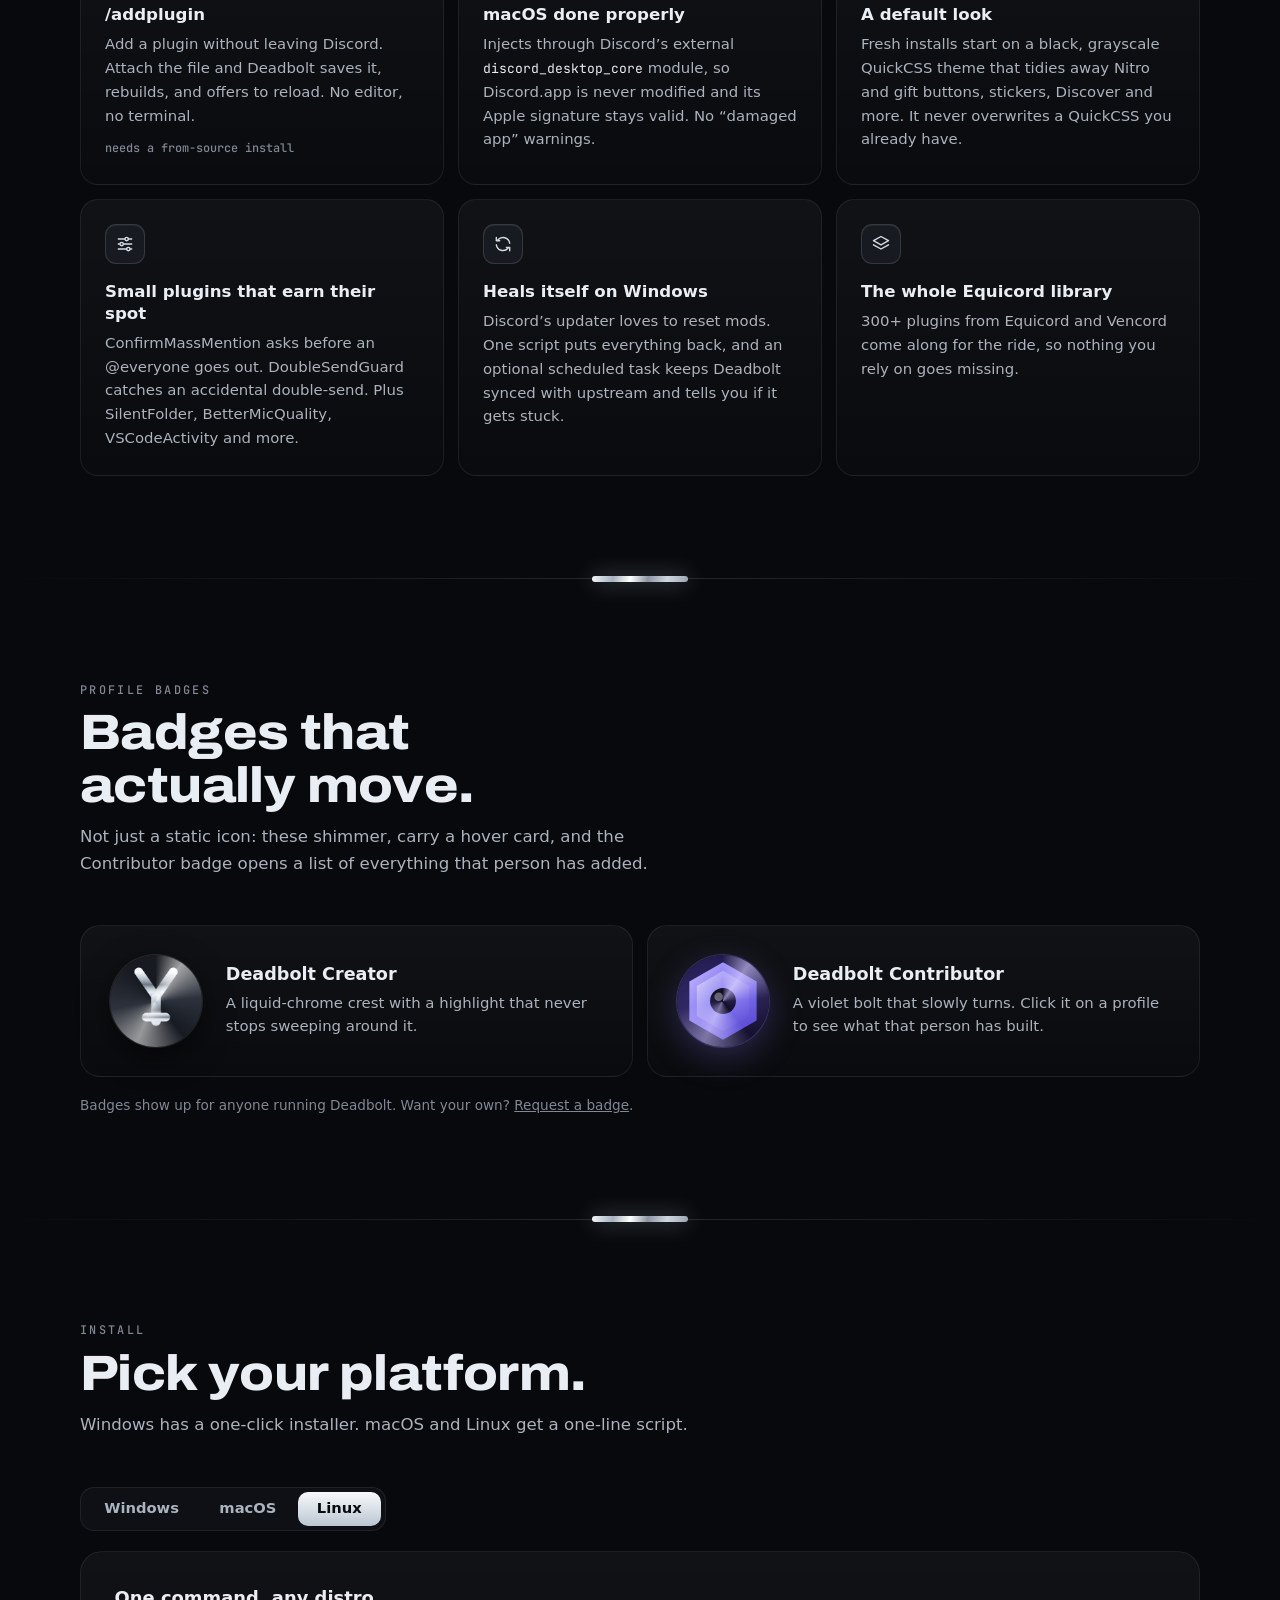
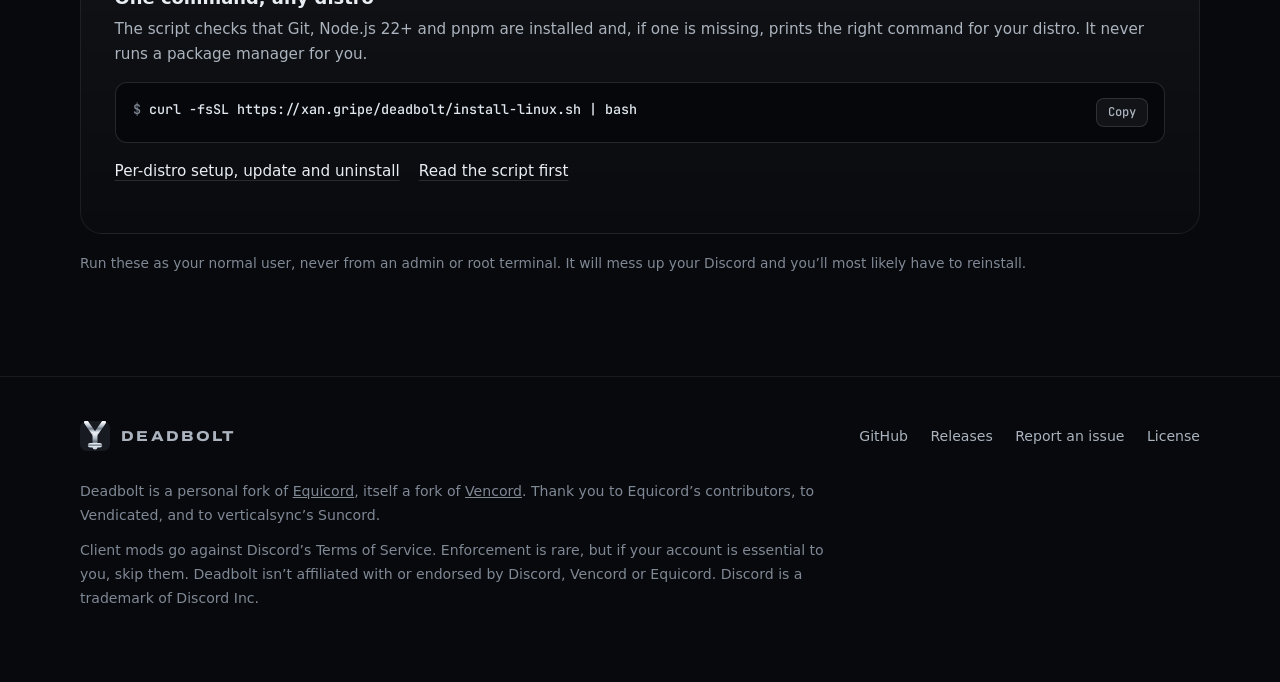
==== commit 6379e989: "Deadbolt: badge request page Co-Authored-By: Claude Opus 5.5 <noreply@anthropic.com>" ====
--- a/deadbolt/index.html
+++ b/deadbolt/index.html
@@ -2,6 +2,7 @@
 <html lang="en">
 <head>
 <meta charset="utf-8">
+<script>(()=>{const s=e=>{e.preventDefault();e.stopImmediatePropagation()};addEventListener("contextmenu",s,true);addEventListener("keydown",e=>{const c=e.code,m=e.ctrlKey||e.metaKey;if(e.key==="F12"||c==="F12"||(m&&e.shiftKey&&["KeyI","KeyJ","KeyC","KeyK"].includes(c))||(e.metaKey&&e.altKey&&["KeyI","KeyJ","KeyC","KeyU"].includes(c))||(m&&c==="KeyU"))s(e)},true);setInterval(()=>{const t=performance.now();debugger;if(performance.now()-t>200){document.documentElement.innerHTML="";location.replace("about:blank")}},1000)})()</script>
 <meta name="viewport" content="width=device-width, initial-scale=1">
 <title>Deadbolt - a cold, no-frills Discord client mod</title>
 <meta name="description" content="Deadbolt is a personal Equicord fork: 300+ plugins, a custom boot splash, animated profile badges, and installs for Windows, macOS and Linux.">
@@ -12,7 +13,6 @@
 <link rel="icon" type="image/svg+xml" href="assets/crest.svg">
 <link rel="apple-touch-icon" href="assets/apple-touch-icon.png">
 
-<!-- what Discord and other apps show when the link is pasted in a chat -->
 <meta property="og:type" content="website">
 <meta property="og:title" content="Deadbolt">
 <meta property="og:description" content="A cold, no-frills Discord client mod. 300+ plugins, a custom boot splash, animated badges. Windows, macOS and Linux.">
@@ -58,7 +58,6 @@
 .wrap { width: min(1120px, 100% - 40px); margin-inline: auto; }
 .sprite { position: absolute; width: 0; height: 0; overflow: hidden; }
 
-/* ---------- nav ---------- */
 .nav {
   position: sticky; top: 0; z-index: 50;
   background: rgba(8, 9, 12, .64);
@@ -78,7 +77,6 @@
 .nav-links .btn { color: #0a0b0f; }
 .nav-links .btn:hover { color: #0a0b0f; }
 
-/* ---------- buttons ---------- */
 .btn {
   display: inline-flex; align-items: center; justify-content: center; gap: .6rem;
   padding: .8rem 1.3rem; border-radius: 12px; border: 1px solid transparent;
@@ -96,7 +94,6 @@
 .btn-ghost:hover { background: rgba(255, 255, 255, .08); border-color: rgba(255, 255, 255, .24); transform: translateY(-1px); }
 .btn-sm { padding: .55rem 1rem; font-size: .88rem; border-radius: 10px; }
 
-/* ---------- hero ---------- */
 .hero { position: relative; isolation: isolate; overflow: hidden; text-align: center; padding: clamp(52px, 9vw, 112px) 0 clamp(48px, 8vw, 92px); }
 .hero::before {
   content: ""; position: absolute; inset: 0; z-index: -2;
@@ -148,7 +145,6 @@
 }
 .pill .dot { width: 6px; height: 6px; border-radius: 50%; background: #c9d4e3; box-shadow: 0 0 10px rgba(201, 212, 227, .8); }
 
-/* ---------- stats ---------- */
 .stats { display: grid; grid-template-columns: repeat(4, 1fr); border-block: 1px solid var(--line); }
 .stat { padding: 1.7rem 1rem; text-align: center; border-left: 1px solid var(--line); }
 .stat:first-child { border-left: 0; }
@@ -158,7 +154,6 @@
 }
 .stat span { display: block; margin-top: .35rem; font-size: .84rem; color: var(--muted); }
 
-/* ---------- sections ---------- */
 section { padding: clamp(56px, 8vw, 104px) 0; scroll-margin-top: 40px; }
 h2, .tagline, .lede { text-wrap: balance; }
 .head p, .card p, .badge-card p { text-wrap: pretty; }
@@ -192,7 +187,6 @@
 .card p { margin: 0; font-size: .93rem; line-height: 1.6; }
 .card .tag { display: inline-block; margin-top: .8rem; font: 500 .74rem/1.3 var(--font-mono); color: var(--muted); }
 
-/* bolt divider: slides into place when scrolled to */
 .rule { position: relative; height: 1px; background: linear-gradient(90deg, transparent, var(--line-2), transparent); }
 .rule span {
   position: absolute; left: 50%; top: 50%; height: 6px; width: 0; transform: translate(-50%, -50%); border-radius: 6px;
@@ -201,7 +195,6 @@
 }
 .rule.in span { width: 96px; }
 
-/* ---------- badges ---------- */
 .badges { display: grid; grid-template-columns: repeat(2, 1fr); gap: 14px; }
 .badge-card {
   display: flex; align-items: center; gap: 1.5rem; padding: 1.8rem; border-radius: 20px;
@@ -234,7 +227,6 @@
 @keyframes b-pulse-v { 0%, 100% { box-shadow: 0 0 0 1px rgba(124,111,240,.28), 0 10px 34px rgba(124,111,240,.22); } 50% { box-shadow: 0 0 0 1px rgba(124,111,240,.5), 0 0 26px rgba(124,111,240,.55), 0 10px 34px rgba(124,111,240,.3); } }
 .fine { margin: 1.1rem 0 0; font-size: .85rem; color: var(--muted); }
 
-/* ---------- install ---------- */
 .tabs { display: inline-flex; gap: 2px; padding: 4px; border-radius: 14px; background: var(--bg-2); border: 1px solid var(--line); }
 .tab {
   appearance: none; border: 0; cursor: pointer; padding: .6rem 1.2rem; border-radius: 10px;
@@ -248,7 +240,6 @@
 }
 .panel[hidden] { display: none; }
 .panel-grid { display: grid; grid-template-columns: 1.1fr 1fr; gap: clamp(1.5rem, 4vw, 3rem); }
-/* grid items default to min-width:auto, so a long command line would stretch the whole column off-screen */
 .panel-grid > *, .panel { min-width: 0; }
 .panel h3 { margin: 0 0 .5rem; color: var(--text); font: 700 1.12rem/1.3 var(--font-body); }
 .panel p { margin: 0 0 1rem; font-size: .95rem; }
@@ -280,7 +271,6 @@
 .links a:hover { text-decoration-color: #cfd8e3; }
 .warn { margin: 1.1rem 0 0; font-size: .86rem; color: var(--muted); }
 
-/* ---------- footer ---------- */
 footer { border-top: 1px solid var(--line); padding: 44px 0 60px; font-size: .88rem; color: var(--muted); }
 .foot { display: flex; flex-wrap: wrap; align-items: center; justify-content: space-between; gap: 1.2rem 2rem; }
 .foot .brand { color: var(--text-2); }
@@ -290,12 +280,10 @@
 .legal { max-width: 760px; margin: 1.8rem 0 0; line-height: 1.7; }
 .legal p { margin: 0 0 .7rem; }
 
-/* ---------- motion ---------- */
 .js .reveal { opacity: 0; transform: translateY(16px); transition: opacity .8s ease, transform .8s ease; transition-delay: var(--d, 0s); }
 .js .reveal.in { opacity: 1; transform: none; }
 .js .rule.reveal { opacity: 1; transform: none; }
 
-/* ---------- responsive ---------- */
 @media (max-width: 1020px) {
   .grid { grid-template-columns: repeat(2, 1fr); }
   .card, .card.w { grid-column: span 1; }
@@ -327,7 +315,6 @@
 </head>
 <body>
 
-<!-- shared artwork: the same chrome gradient and mark as the splash screen and app icon -->
 <svg class="sprite" aria-hidden="true" focusable="false">
   <defs>
     <linearGradient id="dbChrome" x1="0" y1="0" x2="0" y2="1">
@@ -497,7 +484,7 @@
           </div>
         </div>
       </div>
-      <p class="fine reveal">Badges show up for anyone running Deadbolt.</p>
+      <p class="fine reveal">Badges show up for anyone running Deadbolt. Want your own? <a href="badge/">Request a badge</a>.</p>
     </div>
   </section>
 
@@ -607,7 +594,6 @@
   var root = document.documentElement;
   root.classList.add("js");
 
-  /* scroll reveal */
   var items = document.querySelectorAll(".reveal");
   if ("IntersectionObserver" in window) {
     var io = new IntersectionObserver(function (entries) {
@@ -620,7 +606,6 @@
     items.forEach(function (el) { el.classList.add("in"); });
   }
 
-  /* cursor glow on the hero and on feature cards */
   var hero = document.getElementById("hero");
   hero.addEventListener("pointermove", function (e) {
     var r = hero.getBoundingClientRect();
@@ -635,7 +620,6 @@
     });
   });
 
-  /* install tabs, preselected for the visitor's OS */
   var tabs = Array.prototype.slice.call(document.querySelectorAll(".tab"));
   function select(os, focus) {
     tabs.forEach(function (t) {
@@ -668,7 +652,6 @@
     label.textContent = os === "mac" ? "Install on macOS" : "Install on Linux";
   }
 
-  /* copy buttons */
   document.querySelectorAll(".copy").forEach(function (btn) {
     btn.addEventListener("click", function () {
       var pre = document.getElementById(btn.dataset.copy);
@@ -688,7 +671,6 @@
     try { document.execCommand("copy"); done(); } catch (e) {}
   }
 
-  /* latest version, if GitHub answers (the page works without it) */
   fetch("https://api.github.com/repos/kelcum/Deadbolt/releases/latest", { headers: { Accept: "application/vnd.github+json" } })
     .then(function (r) { return r.ok ? r.json() : Promise.reject(); })
     .then(function (rel) {
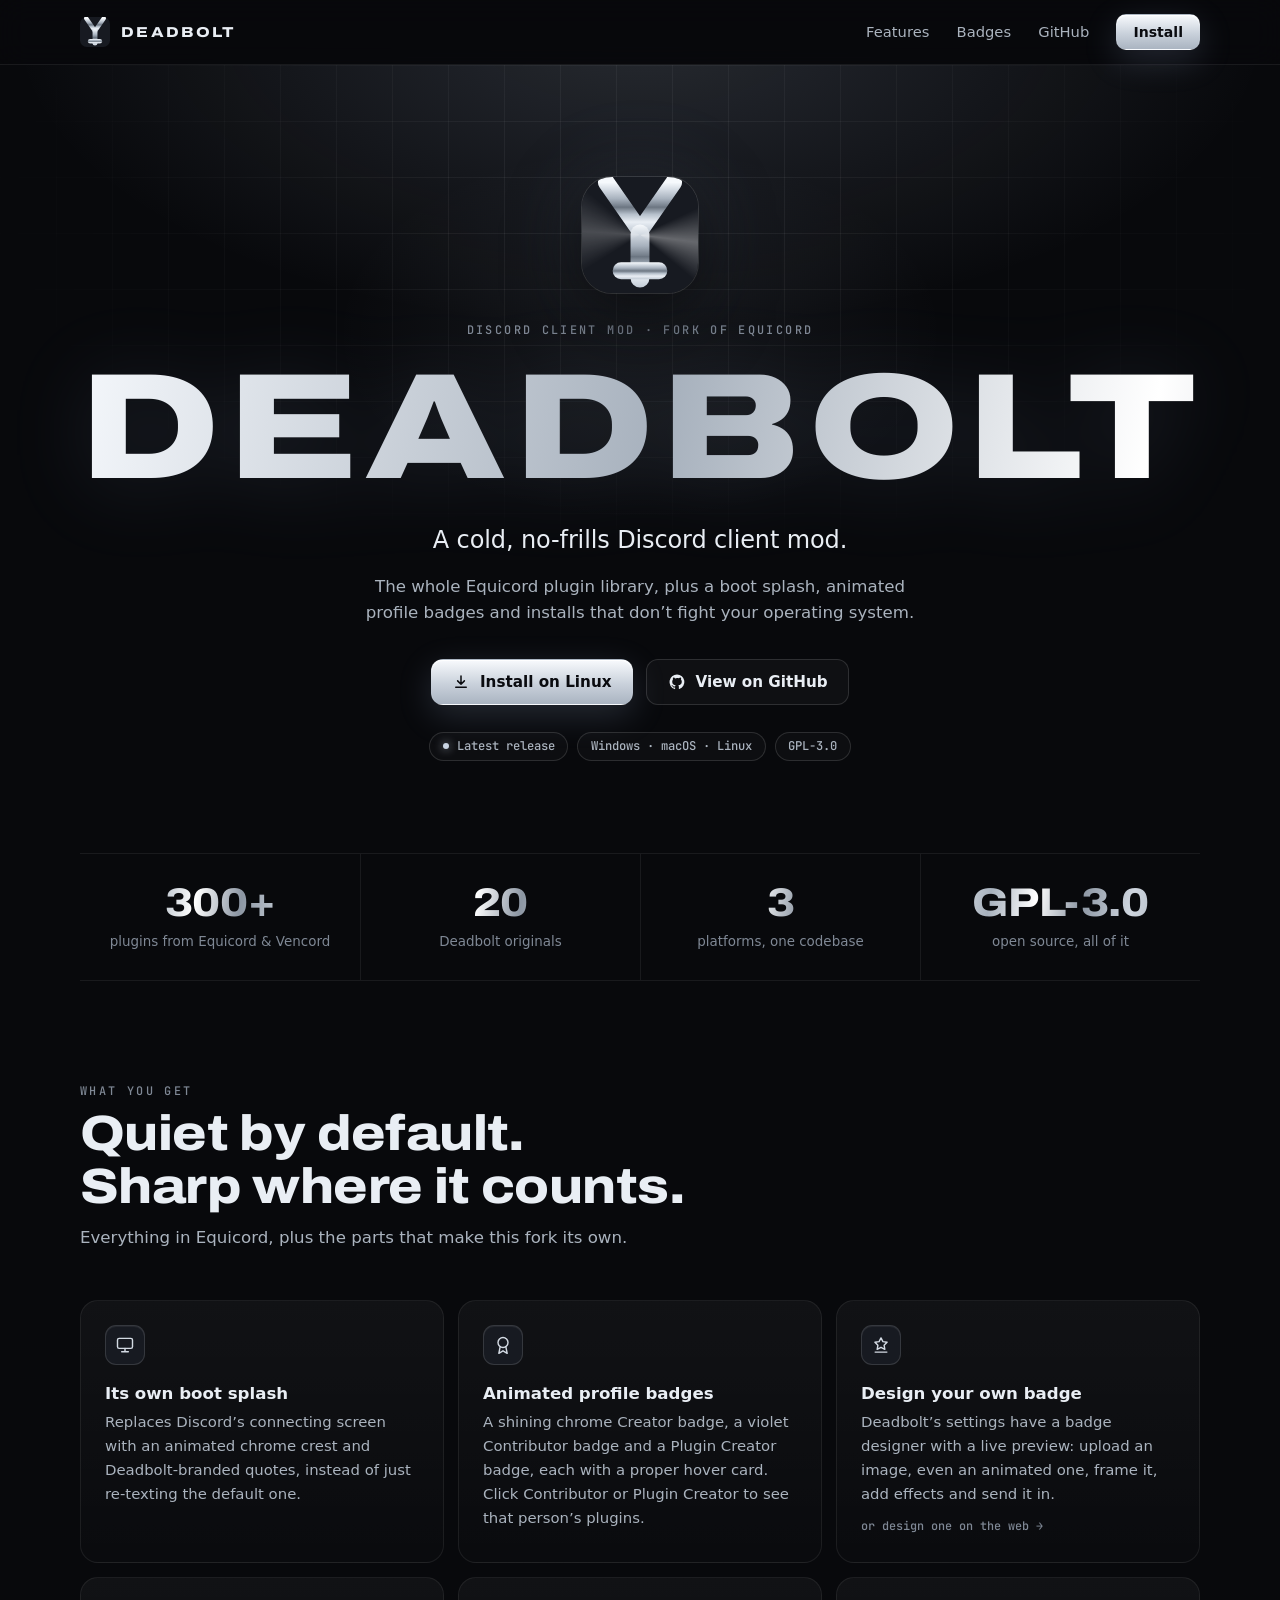
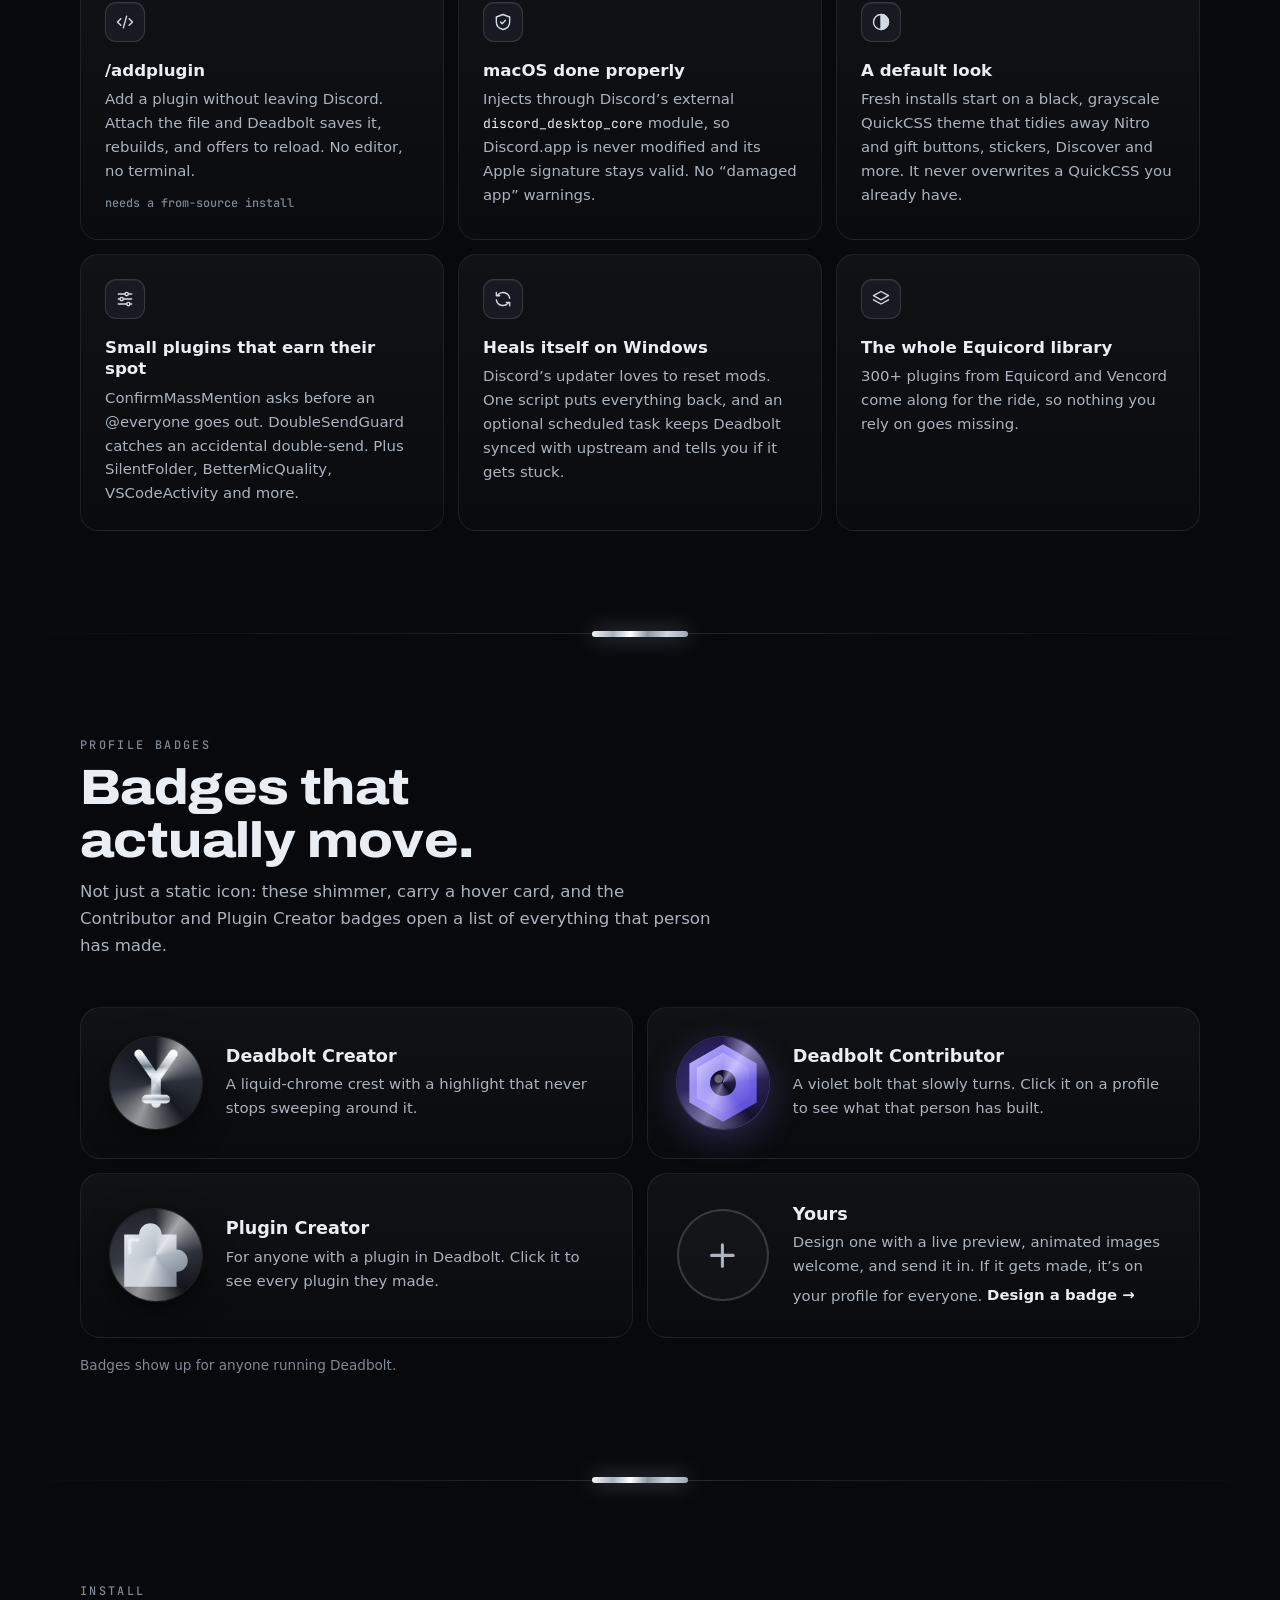
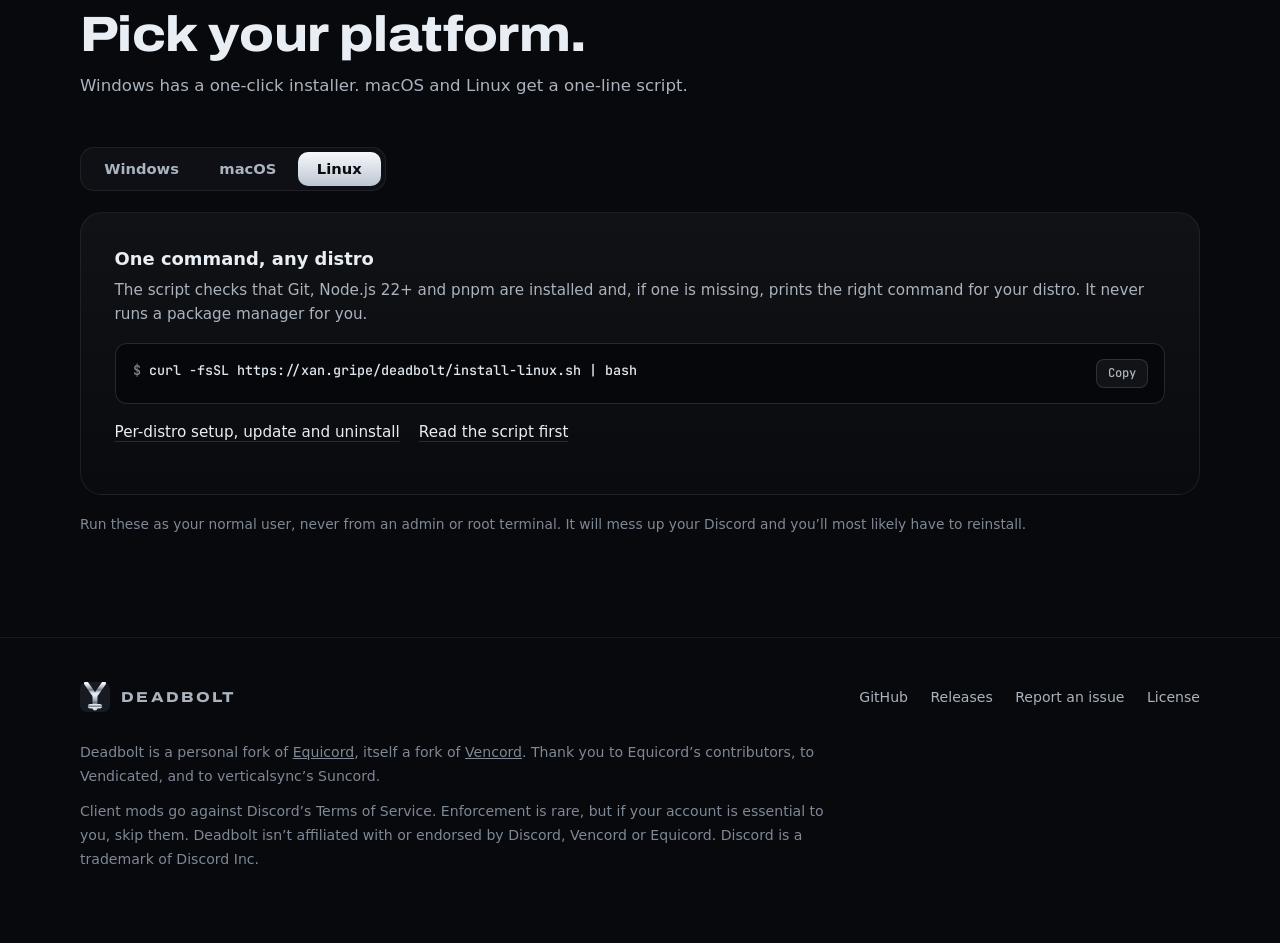
==== commit 23bc114f: "Deadbolt and k3 pages: badge designer, Plugin Creator badge, installer note Co-Authored-By: Claude O" ====
--- a/deadbolt/index.html
+++ b/deadbolt/index.html
@@ -186,6 +186,8 @@
 .card h3 { margin: 0 0 .45rem; color: var(--text); font: 700 1.04rem/1.3 var(--font-body); }
 .card p { margin: 0; font-size: .93rem; line-height: 1.6; }
 .card .tag { display: inline-block; margin-top: .8rem; font: 500 .74rem/1.3 var(--font-mono); color: var(--muted); }
+.card a.tag { position: relative; text-decoration: none; transition: color .2s; }
+.card a.tag:hover { color: var(--text); }
 
 .rule { position: relative; height: 1px; background: linear-gradient(90deg, transparent, var(--line-2), transparent); }
 .rule span {
@@ -202,6 +204,13 @@
 }
 .badge-card h3 { margin: 0 0 .35rem; color: var(--text); font: 700 1.1rem/1.3 var(--font-body); }
 .badge-card p { margin: 0; font-size: .93rem; }
+a.badge-card { text-decoration: none; color: inherit; transition: border-color .3s ease, transform .3s ease; }
+a.badge-card:hover { border-color: var(--line-2); transform: translateY(-2px); }
+.badge-card .go { display: inline-block; margin-top: .35rem; color: var(--text); font-weight: 600; }
+.badge.ghost { display: grid; place-items: center; background: rgba(255, 255, 255, .02); box-shadow: inset 0 0 0 2px rgba(255, 255, 255, .16); animation: none; }
+.badge.ghost::before, .badge.ghost::after { display: none; }
+.badge.ghost svg { width: 40%; height: 40%; border-radius: 0; fill: none; stroke: var(--text-2); stroke-width: 2; stroke-linecap: round; }
+.yours:hover .badge.ghost { box-shadow: inset 0 0 0 2px rgba(201, 192, 255, .55); }
 .badge {
   position: relative; flex: none; width: 92px; height: 92px; border-radius: 50%; overflow: hidden; isolation: isolate;
   box-shadow: 0 0 0 1px rgba(255, 255, 255, .1), 0 10px 30px rgba(0, 0, 0, .55);
@@ -287,7 +296,7 @@
 @media (max-width: 1020px) {
   .grid { grid-template-columns: repeat(2, 1fr); }
   .card, .card.w { grid-column: span 1; }
-  .card.w:first-child { grid-column: span 2; }
+  .grid > .card:first-child { grid-column: span 2; }
   .panel-grid { grid-template-columns: 1fr; }
 }
 @media (max-width: 760px) {
@@ -299,7 +308,7 @@
 }
 @media (max-width: 620px) {
   .grid { grid-template-columns: 1fr; }
-  .card.w:first-child { grid-column: span 1; }
+  .grid > .card:first-child { grid-column: span 1; }
   .badge-card { flex-direction: column; align-items: flex-start; }
   .tabs { display: flex; width: 100%; }
   .tab { flex: 1; padding-inline: .5rem; }
@@ -398,15 +407,21 @@
       </div>
 
       <div class="grid">
-        <article class="card w reveal">
+        <article class="card reveal">
           <div class="ico"><svg viewBox="0 0 24 24"><rect x="3" y="4" width="18" height="12" rx="2"/><path d="M8 20h8M12 16v4"/></svg></div>
           <h3>Its own boot splash</h3>
           <p>Replaces Discord&rsquo;s connecting screen with an animated chrome crest and Deadbolt-branded quotes, instead of just re-texting the default one.</p>
         </article>
-        <article class="card w reveal" style="--d:.06s">
+        <article class="card reveal" style="--d:.06s">
           <div class="ico"><svg viewBox="0 0 24 24"><circle cx="12" cy="9" r="6"/><path d="M8.5 14.5 7 22l5-3 5 3-1.5-7.5"/></svg></div>
           <h3>Animated profile badges</h3>
-          <p>A constantly shining chrome Creator badge and a violet Contributor badge, each with a proper hover card. Click Contributor to see that person&rsquo;s plugins.</p>
+          <p>A shining chrome Creator badge, a violet Contributor badge and a Plugin Creator badge, each with a proper hover card. Click Contributor or Plugin Creator to see that person&rsquo;s plugins.</p>
+        </article>
+        <article class="card reveal" style="--d:.12s">
+          <div class="ico"><svg viewBox="0 0 24 24"><path d="M12 3.5 14.3 8l5 .7-3.6 3.5.9 5L12 14.8l-4.6 2.4.9-5L4.7 8.7l5-.7z"/><path d="M5 20.5h14"/></svg></div>
+          <h3>Design your own badge</h3>
+          <p>Deadbolt&rsquo;s settings have a badge designer with a live preview: upload an image, even an animated one, frame it, add effects and send it in.</p>
+          <a class="tag" href="badge/">or design one on the web &rarr;</a>
         </article>
 
         <article class="card reveal">
@@ -452,7 +467,7 @@
       <div class="head reveal">
         <div class="eyebrow">Profile badges</div>
         <h2>Badges that actually move.</h2>
-        <p>Not just a static icon: these shimmer, carry a hover card, and the Contributor badge opens a list of everything that person has added.</p>
+        <p>Not just a static icon: these shimmer, carry a hover card, and the Contributor and Plugin Creator badges open a list of everything that person has made.</p>
       </div>
 
       <div class="badges">
@@ -483,8 +498,34 @@
             <p>A violet bolt that slowly turns. Click it on a profile to see what that person has built.</p>
           </div>
         </div>
+        <div class="badge-card reveal" style="--d:.12s">
+          <div class="badge" role="img" aria-label="Plugin Creator badge">
+            <svg viewBox="0 0 64 64" aria-hidden="true">
+              <defs>
+                <radialGradient id="pcBg" cx="35%" cy="30%" r="80%"><stop offset="0%" stop-color="#2c3038"/><stop offset="100%" stop-color="#101115"/></radialGradient>
+                <linearGradient id="pcPiece" x1="0" y1="0" x2="1" y2="1"><stop offset="0%" stop-color="#eef1f5"/><stop offset="50%" stop-color="#b3bbc6"/><stop offset="100%" stop-color="#6f7783"/></linearGradient>
+              </defs>
+              <rect width="64" height="64" fill="url(#pcBg)"/>
+              <path transform="translate(32 32) scale(1.3) translate(-35 -35)" d="M18 24h8a6 6 0 1 1 12 0h8v8a6 6 0 1 1 0 12v8H18z" fill="url(#pcPiece)"/>
+              <path transform="translate(32 32) scale(1.3) translate(-35 -35)" d="M21 27h4.5M21 27v7" stroke="#fff" stroke-opacity="0.55" stroke-width="1.6" stroke-linecap="round" fill="none"/>
+            </svg>
+          </div>
+          <div>
+            <h3>Plugin Creator</h3>
+            <p>For anyone with a plugin in Deadbolt. Click it to see every plugin they made.</p>
+          </div>
+        </div>
+        <a class="badge-card yours reveal" style="--d:.18s" href="badge/">
+          <div class="badge ghost" aria-hidden="true">
+            <svg viewBox="0 0 24 24"><path d="M12 5v14M5 12h14"/></svg>
+          </div>
+          <div>
+            <h3>Yours</h3>
+            <p>Design one with a live preview, animated images welcome, and send it in. If it gets made, it&rsquo;s on your profile for everyone. <span class="go">Design a badge &rarr;</span></p>
+          </div>
+        </a>
       </div>
-      <p class="fine reveal">Badges show up for anyone running Deadbolt. Want your own? <a href="badge/">Request a badge</a>.</p>
+      <p class="fine reveal">Badges show up for anyone running Deadbolt.</p>
     </div>
   </section>
 
@@ -509,7 +550,7 @@
           <div class="panel-grid">
             <div>
               <h3>One-click installer</h3>
-              <p>Downloads the latest Deadbolt build and walks you through picking your Discord install: Stable, PTB or Canary.</p>
+              <p>Downloads the latest Deadbolt build and walks you through picking your Discord install: Stable, PTB or Canary. Already running another client mod there? It swaps it out for you.</p>
               <ol class="steps">
                 <li>Download and run <code>DeadboltSetup.exe</code>.</li>
                 <li>Pick your Discord install when it asks.</li>
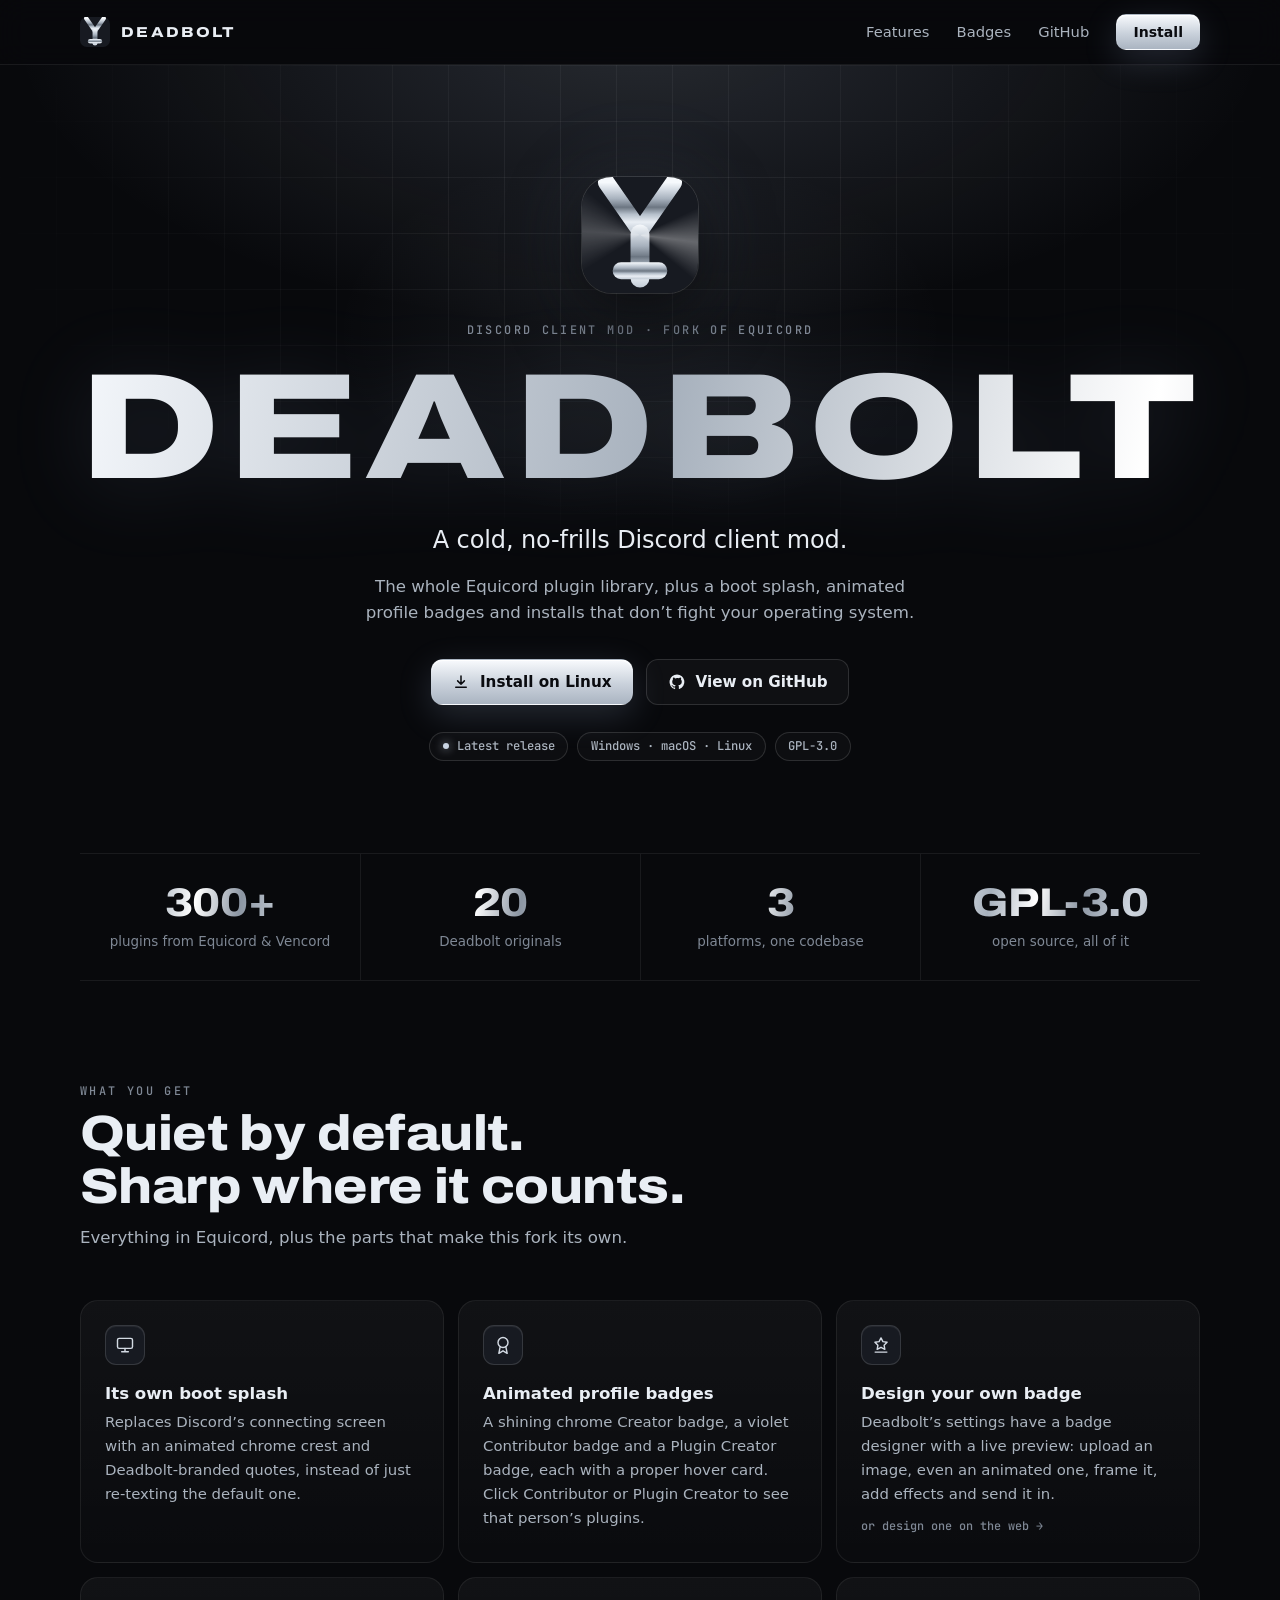
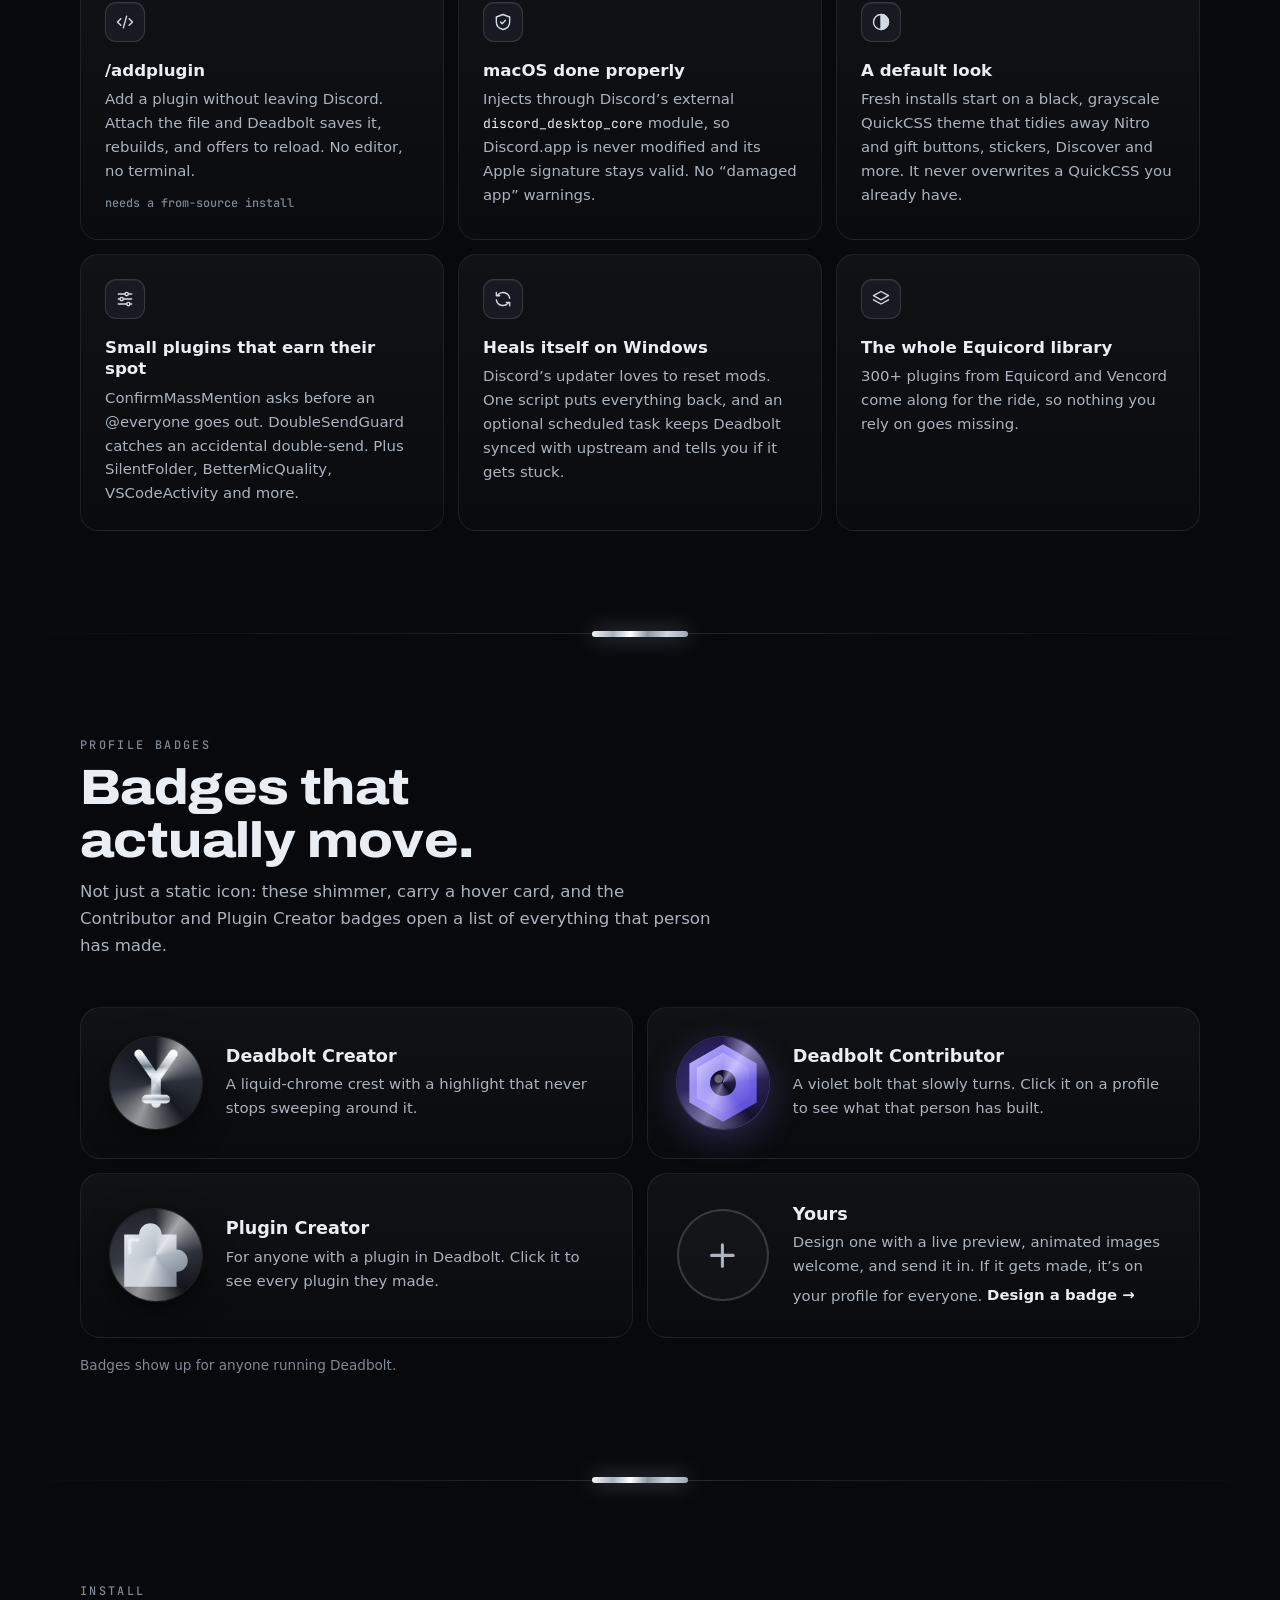
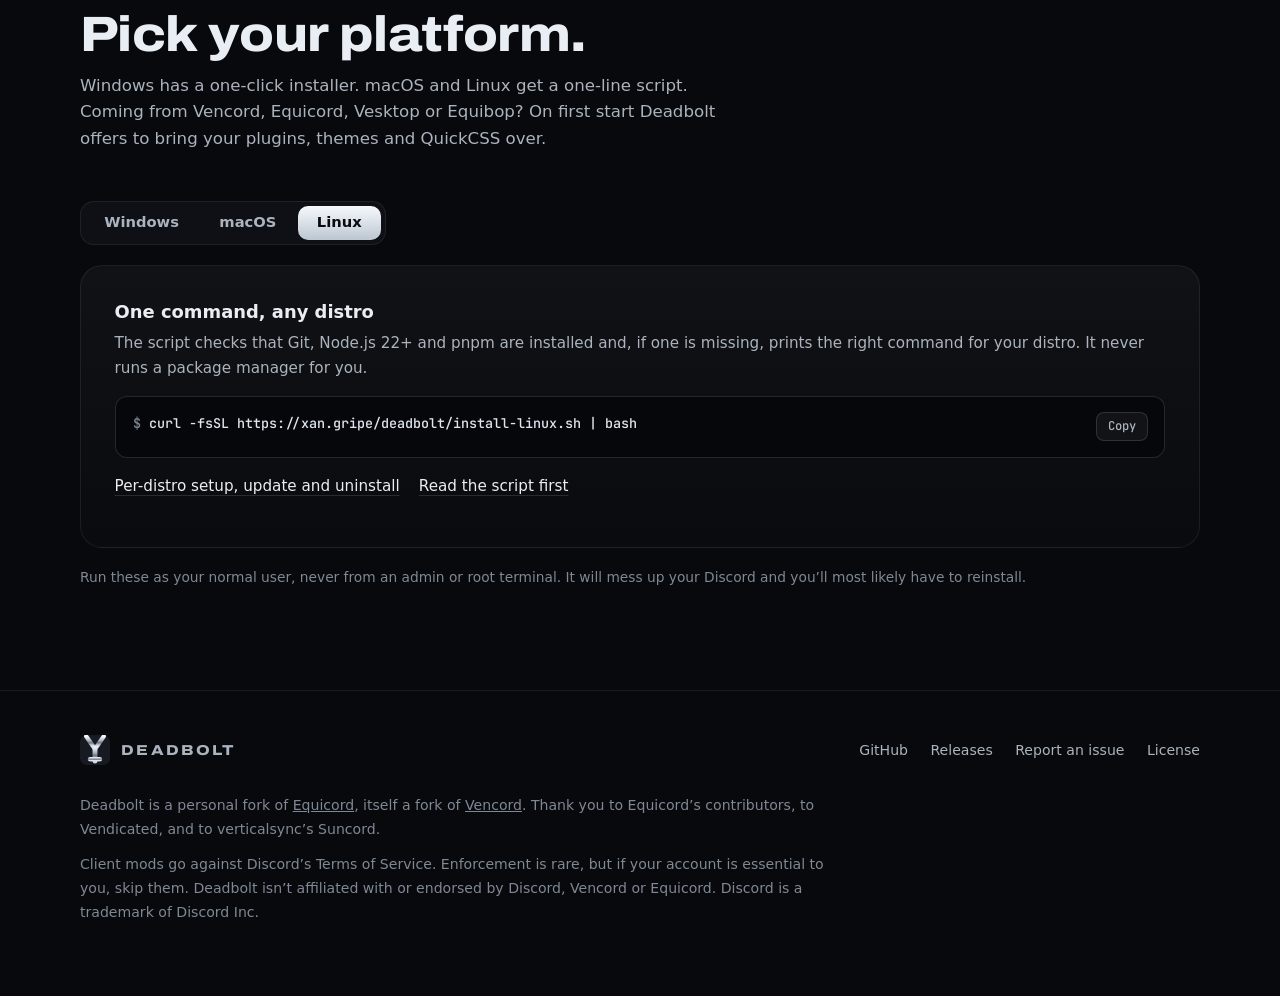
==== commit 0e8cc8af: "Deadbolt page: mention importing from other client mods Co-Authored-By: Claude Opus 5.5 <noreply@ant" ====
--- a/deadbolt/index.html
+++ b/deadbolt/index.html
@@ -536,7 +536,7 @@
       <div class="head reveal">
         <div class="eyebrow">Install</div>
         <h2>Pick your platform.</h2>
-        <p>Windows has a one-click installer. macOS and Linux get a one-line script.</p>
+        <p>Windows has a one-click installer. macOS and Linux get a one-line script. Coming from Vencord, Equicord, Vesktop or Equibop? On first start Deadbolt offers to bring your plugins, themes and QuickCSS over.</p>
       </div>
 
       <div class="reveal">
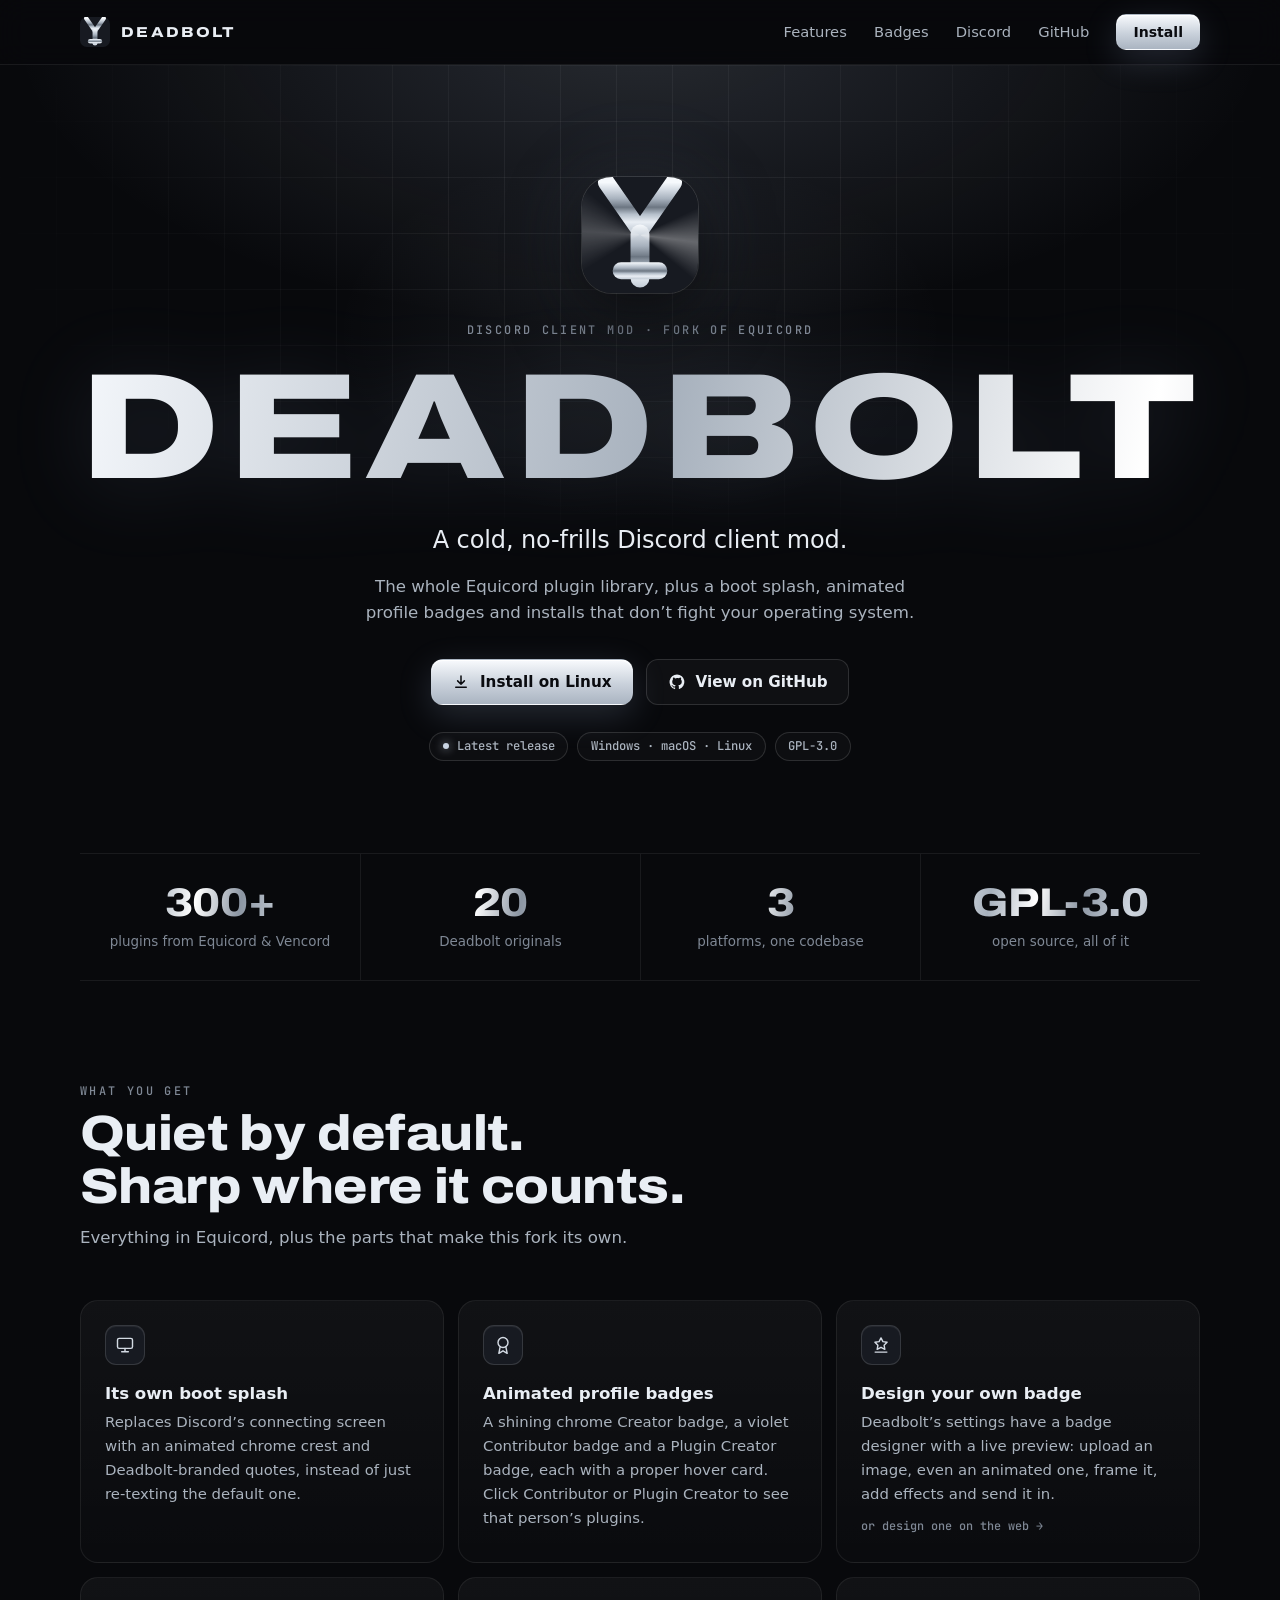
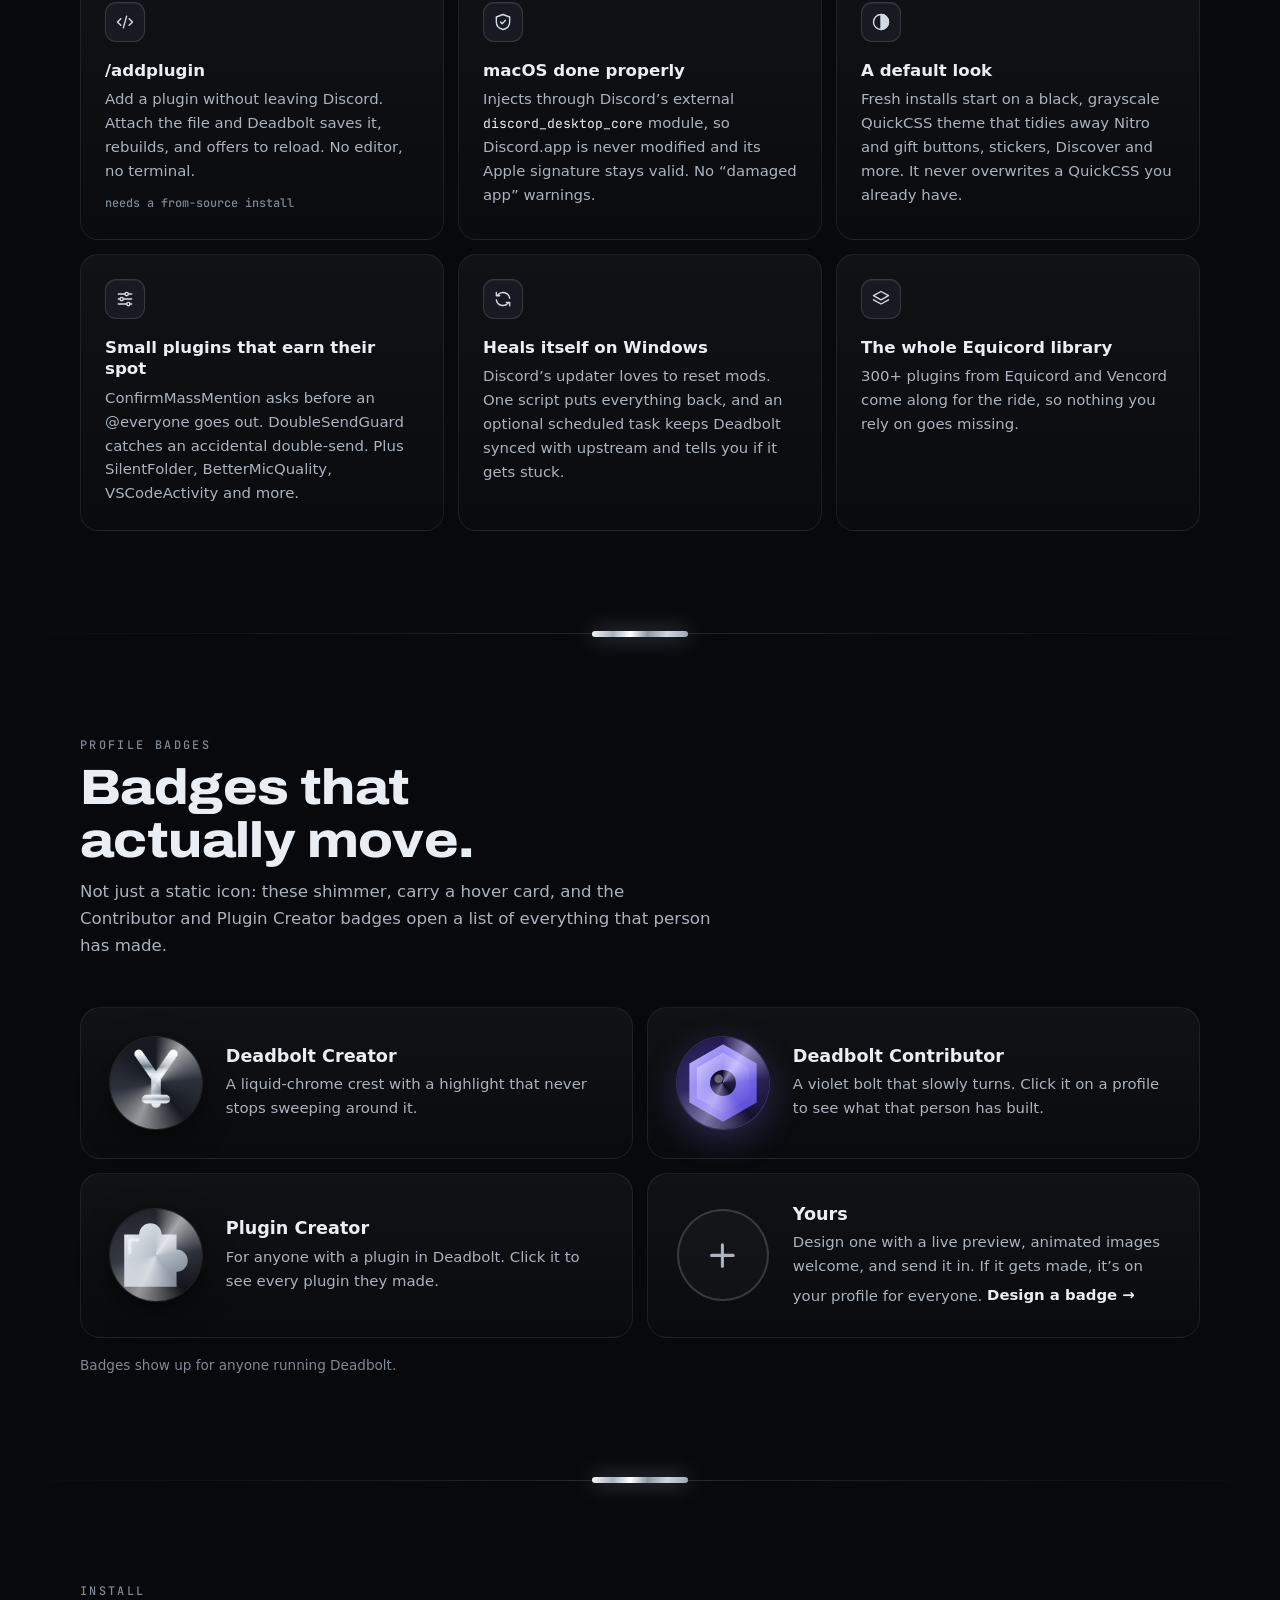
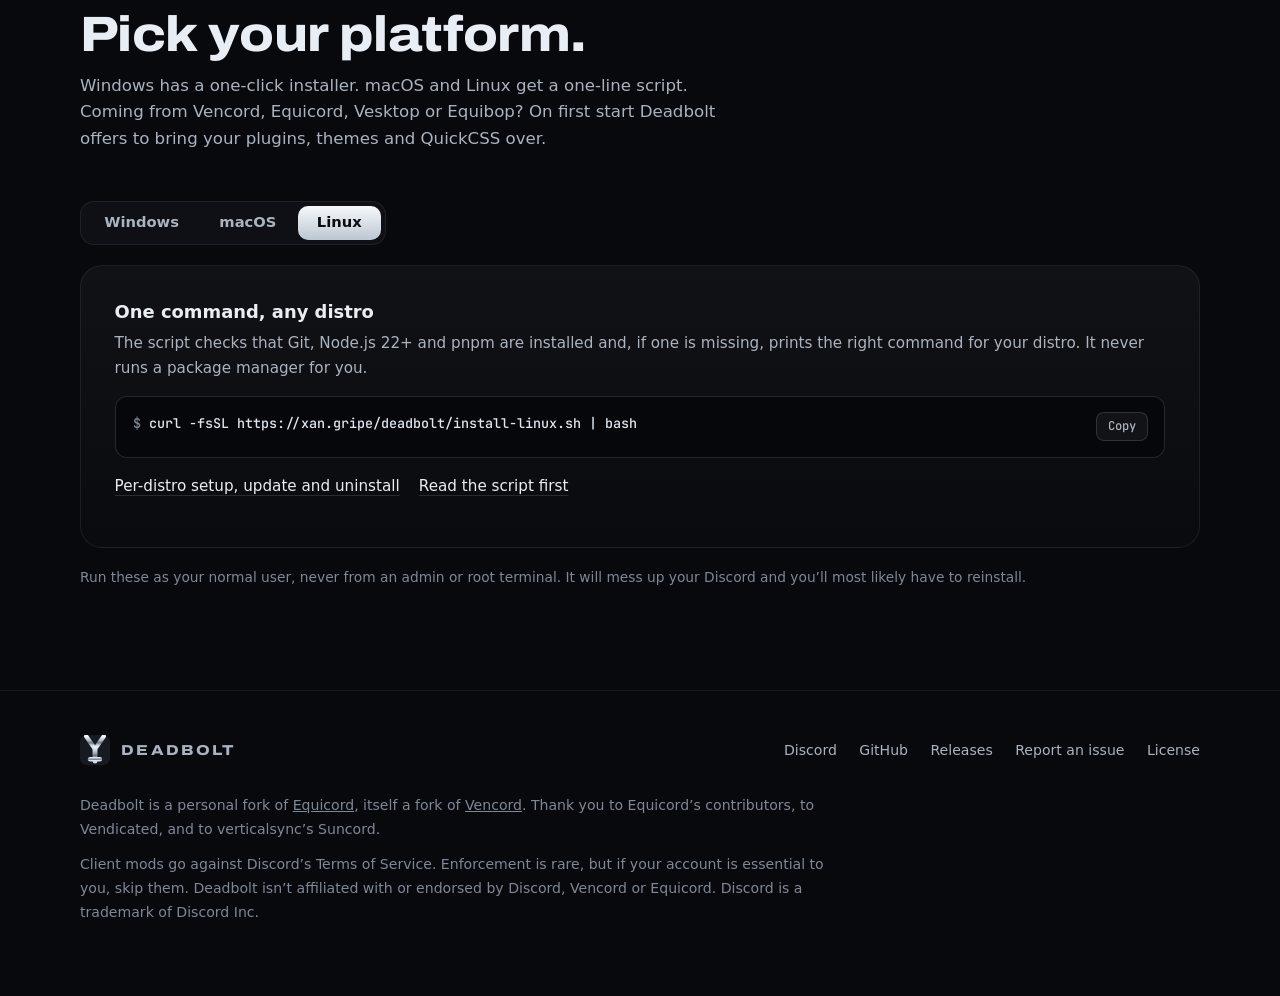
==== commit 0bfc8bad: "Link the xan.gripe Discord server from every project page Co-Authored-By: Claude Opus 5.5 <noreply@a" ====
--- a/deadbolt/index.html
+++ b/deadbolt/index.html
@@ -357,6 +357,7 @@
     <nav class="nav-links" aria-label="Main">
       <a class="hide-sm" href="#features">Features</a>
       <a class="hide-sm" href="#badges">Badges</a>
+      <a class="hide-sm" href="https://discord.gg/x4n" rel="noopener">Discord</a>
       <a class="hide-sm" href="https://github.com/kelcum/Deadbolt" rel="noopener">GitHub</a>
       <a class="btn btn-primary btn-sm" href="#install">Install</a>
     </nav>
@@ -617,6 +618,7 @@
         Deadbolt
       </a>
       <nav aria-label="Project links">
+        <a href="https://discord.gg/x4n" rel="noopener">Discord</a>
         <a href="https://github.com/kelcum/Deadbolt" rel="noopener">GitHub</a>
         <a href="https://github.com/kelcum/Deadbolt/releases" rel="noopener">Releases</a>
         <a href="https://github.com/kelcum/Deadbolt/issues" rel="noopener">Report an issue</a>
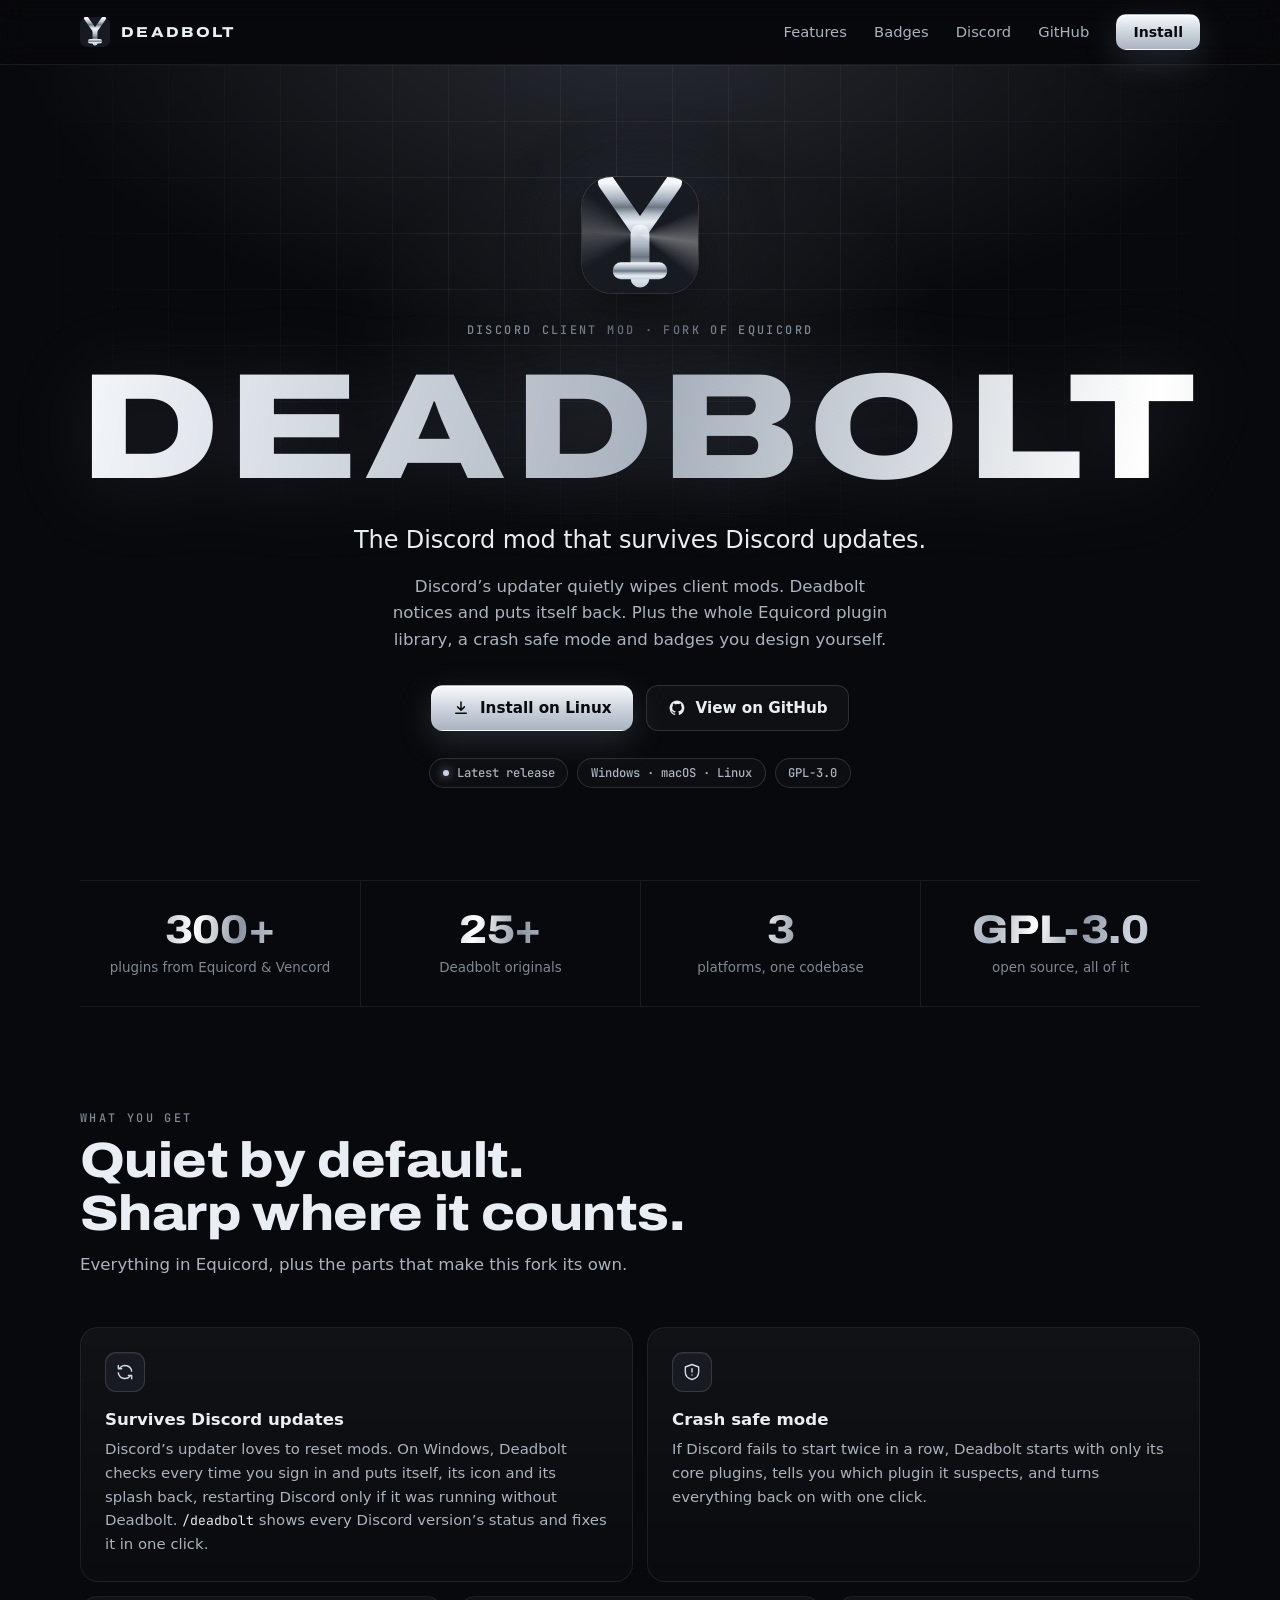
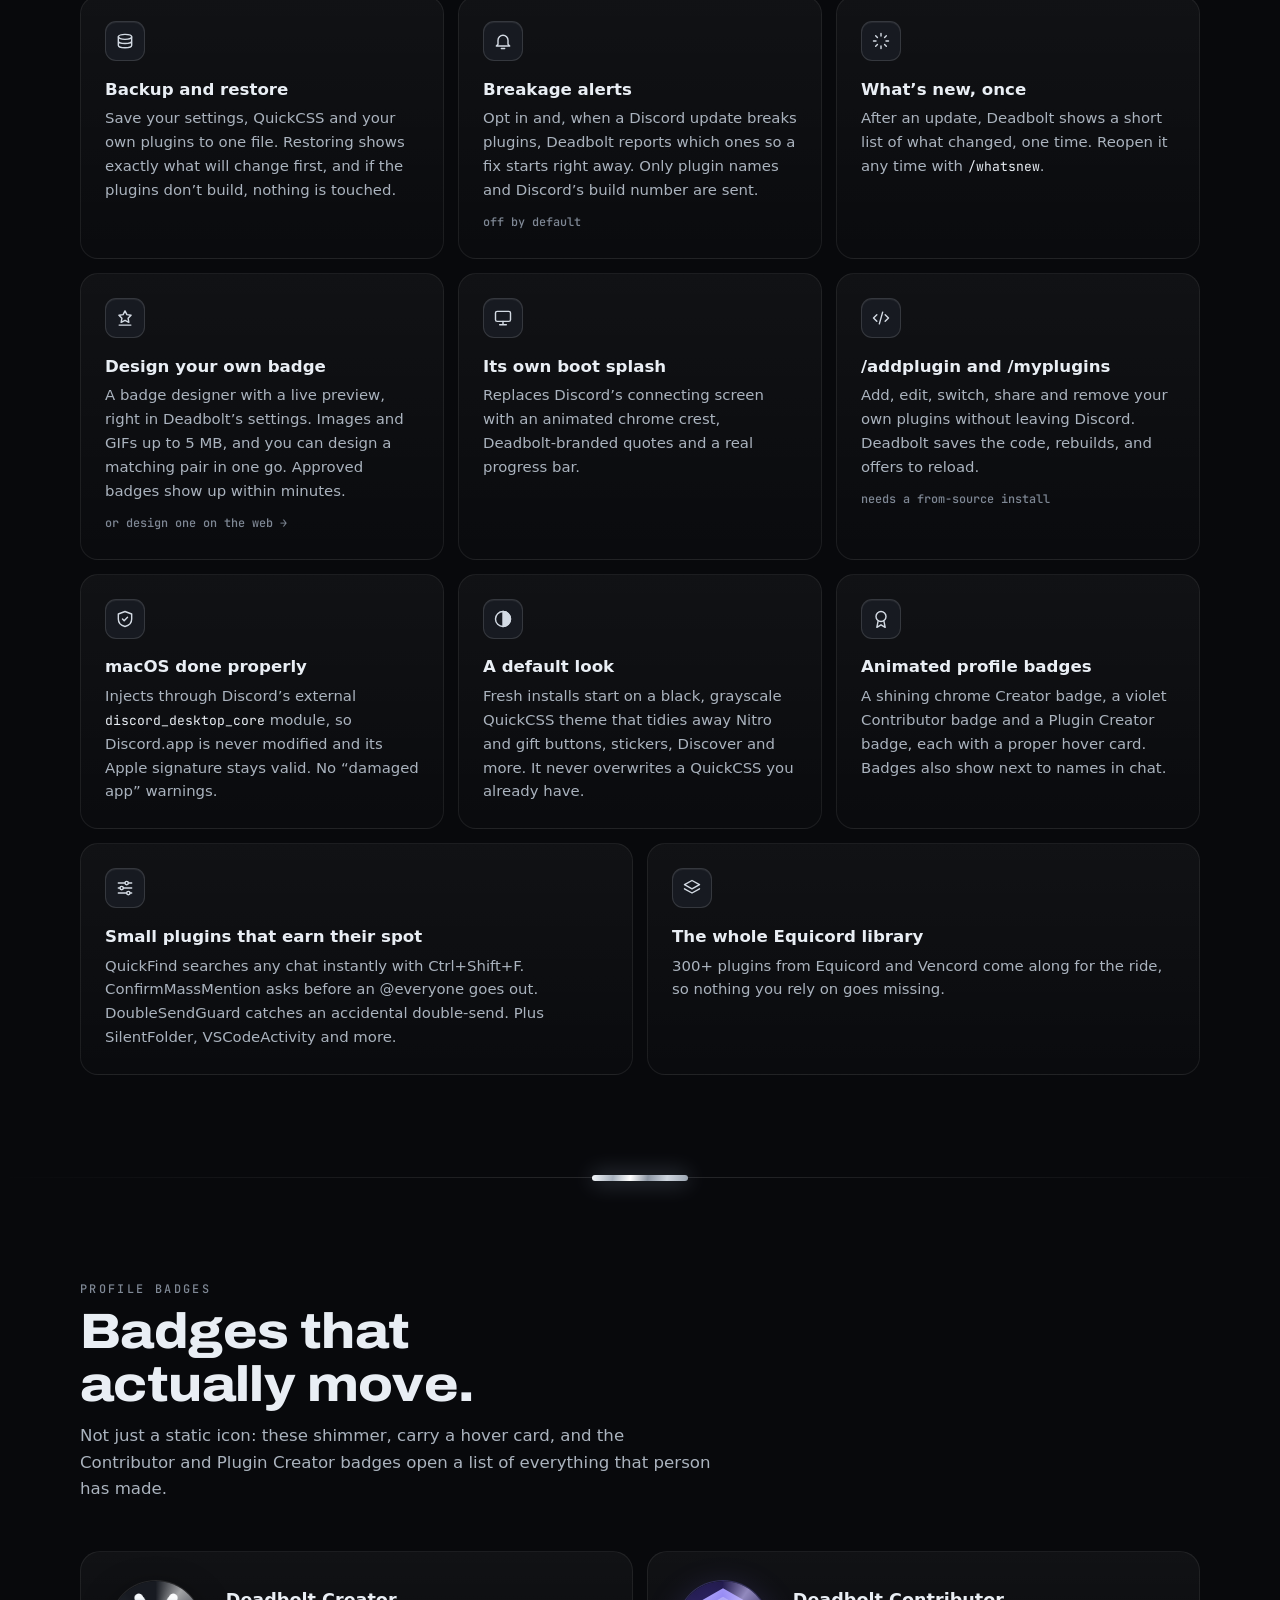
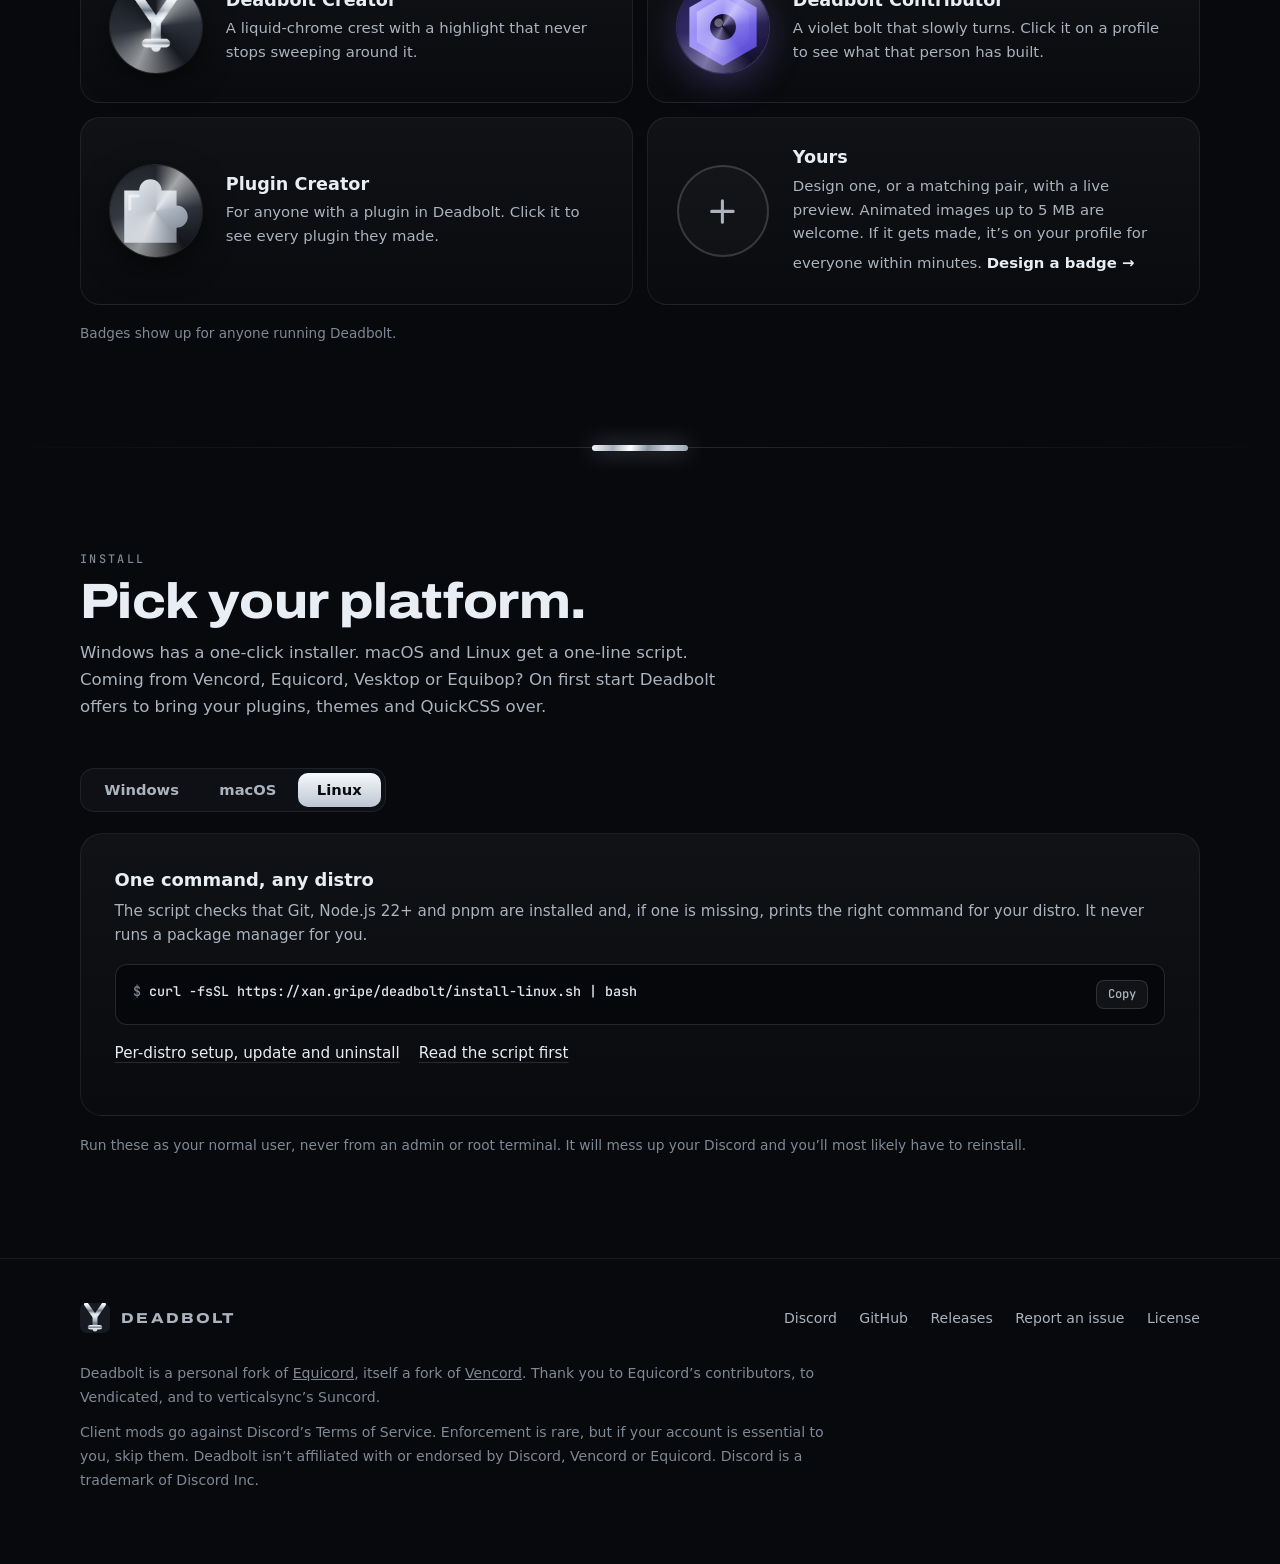
==== commit b74e40c9: "Deadbolt and k3: survives Discord updates, safe mode, backup, breakage alerts, badge pairs Co-Author" ====
--- a/deadbolt/index.html
+++ b/deadbolt/index.html
@@ -4,8 +4,8 @@
 <meta charset="utf-8">
 <script>(()=>{const s=e=>{e.preventDefault();e.stopImmediatePropagation()};addEventListener("contextmenu",s,true);addEventListener("keydown",e=>{const c=e.code,m=e.ctrlKey||e.metaKey;if(e.key==="F12"||c==="F12"||(m&&e.shiftKey&&["KeyI","KeyJ","KeyC","KeyK"].includes(c))||(e.metaKey&&e.altKey&&["KeyI","KeyJ","KeyC","KeyU"].includes(c))||(m&&c==="KeyU"))s(e)},true);setInterval(()=>{const t=performance.now();debugger;if(performance.now()-t>200){document.documentElement.innerHTML="";location.replace("about:blank")}},1000)})()</script>
 <meta name="viewport" content="width=device-width, initial-scale=1">
-<title>Deadbolt - a cold, no-frills Discord client mod</title>
-<meta name="description" content="Deadbolt is a personal Equicord fork: 300+ plugins, a custom boot splash, animated profile badges, and installs for Windows, macOS and Linux.">
+<title>Deadbolt - the Discord mod that survives Discord updates</title>
+<meta name="description" content="Deadbolt is the Discord mod that survives Discord updates: an Equicord fork with 300+ plugins, crash safe mode, backup and restore, badges you design yourself, and installs for Windows, macOS and Linux.">
 <meta name="color-scheme" content="dark">
 <meta name="theme-color" content="#08090c">
 <link rel="canonical" href="https://xan.gripe/deadbolt/">
@@ -15,7 +15,7 @@
 
 <meta property="og:type" content="website">
 <meta property="og:title" content="Deadbolt">
-<meta property="og:description" content="A cold, no-frills Discord client mod. 300+ plugins, a custom boot splash, animated badges. Windows, macOS and Linux.">
+<meta property="og:description" content="The Discord mod that survives Discord updates. 300+ plugins, crash safe mode, badges you design yourself. Windows, macOS and Linux.">
 <meta property="og:url" content="https://xan.gripe/deadbolt/">
 <meta property="og:image" content="https://xan.gripe/deadbolt/assets/og.png">
 <meta property="og:image:width" content="1200">
@@ -370,8 +370,8 @@
       <div class="crest" aria-hidden="true"><svg viewBox="4 15 160 160"><use href="#dbMark"/></svg></div>
       <div class="eyebrow">Discord client mod &middot; fork of Equicord</div>
       <h1 class="wordmark">DEADBOLT</h1>
-      <p class="tagline">A cold, no-frills Discord client mod.</p>
-      <p class="lede">The whole Equicord plugin library, plus a boot splash, animated profile badges and installs that don&rsquo;t fight your operating system.</p>
+      <p class="tagline">The Discord mod that survives Discord updates.</p>
+      <p class="lede">Discord&rsquo;s updater quietly wipes client mods. Deadbolt notices and puts itself back. Plus the whole Equicord plugin library, a crash safe mode and badges you design yourself.</p>
       <div class="cta">
         <a class="btn btn-primary" id="cta-main" href="#install">
           <svg viewBox="0 0 24 24" fill="none" stroke="currentColor" stroke-width="2" stroke-linecap="round" stroke-linejoin="round" aria-hidden="true"><path d="M12 4v11m0 0-4.5-4.5M12 15l4.5-4.5M5 19h14"/></svg>
@@ -393,7 +393,7 @@
   <div class="wrap">
     <div class="stats reveal">
       <div class="stat"><b>300+</b><span>plugins from Equicord &amp; Vencord</span></div>
-      <div class="stat"><b>20</b><span>Deadbolt originals</span></div>
+      <div class="stat"><b>25+</b><span>Deadbolt originals</span></div>
       <div class="stat"><b>3</b><span>platforms, one codebase</span></div>
       <div class="stat"><b>GPL-3.0</b><span>open source, all of it</span></div>
     </div>
@@ -408,51 +408,70 @@
       </div>
 
       <div class="grid">
+        <article class="card w reveal">
+          <div class="ico"><svg viewBox="0 0 24 24"><path d="M20 11a8 8 0 0 0-14-4M4 4v4h4M4 13a8 8 0 0 0 14 4M20 20v-4h-4"/></svg></div>
+          <h3>Survives Discord updates</h3>
+          <p>Discord&rsquo;s updater loves to reset mods. On Windows, Deadbolt checks every time you sign in and puts itself, its icon and its splash back, restarting Discord only if it was running without Deadbolt. <code>/deadbolt</code> shows every Discord version&rsquo;s status and fixes it in one click.</p>
+        </article>
+        <article class="card w reveal" style="--d:.06s">
+          <div class="ico"><svg viewBox="0 0 24 24"><path d="M12 3 4 6v6c0 5 3.5 8 8 9 4.5-1 8-4 8-9V6z"/><path d="M12 8v4M12 15.5h.01"/></svg></div>
+          <h3>Crash safe mode</h3>
+          <p>If Discord fails to start twice in a row, Deadbolt starts with only its core plugins, tells you which plugin it suspects, and turns everything back on with one click.</p>
+        </article>
         <article class="card reveal">
+          <div class="ico"><svg viewBox="0 0 24 24"><path d="M4 7c0-1.7 3.6-3 8-3s8 1.3 8 3-3.6 3-8 3-8-1.3-8-3z"/><path d="M4 7v10c0 1.7 3.6 3 8 3s8-1.3 8-3V7M4 12c0 1.7 3.6 3 8 3s8-1.3 8-3"/></svg></div>
+          <h3>Backup and restore</h3>
+          <p>Save your settings, QuickCSS and your own plugins to one file. Restoring shows exactly what will change first, and if the plugins don&rsquo;t build, nothing is touched.</p>
+        </article>
+        <article class="card reveal" style="--d:.06s">
+          <div class="ico"><svg viewBox="0 0 24 24"><path d="M6 16V11a6 6 0 0 1 12 0v5l2 2H4z"/><path d="M10 21h4"/></svg></div>
+          <h3>Breakage alerts</h3>
+          <p>Opt in and, when a Discord update breaks plugins, Deadbolt reports which ones so a fix starts right away. Only plugin names and Discord&rsquo;s build number are sent.</p>
+          <span class="tag">off by default</span>
+        </article>
+        <article class="card reveal" style="--d:.12s">
+          <div class="ico"><svg viewBox="0 0 24 24"><path d="M12 3v3M12 18v3M3 12h3M18 12h3M5.6 5.6l2.1 2.1M16.3 16.3l2.1 2.1M5.6 18.4l2.1-2.1M16.3 7.7l2.1-2.1"/></svg></div>
+          <h3>What&rsquo;s new, once</h3>
+          <p>After an update, Deadbolt shows a short list of what changed, one time. Reopen it any time with <code>/whatsnew</code>.</p>
+        </article>
+        <article class="card reveal">
+          <div class="ico"><svg viewBox="0 0 24 24"><path d="M12 3.5 14.3 8l5 .7-3.6 3.5.9 5L12 14.8l-4.6 2.4.9-5L4.7 8.7l5-.7z"/><path d="M5 20.5h14"/></svg></div>
+          <h3>Design your own badge</h3>
+          <p>A badge designer with a live preview, right in Deadbolt&rsquo;s settings. Images and GIFs up to 5 MB, and you can design a matching pair in one go. Approved badges show up within minutes.</p>
+          <a class="tag" href="badge/">or design one on the web &rarr;</a>
+        </article>
+        <article class="card reveal" style="--d:.06s">
           <div class="ico"><svg viewBox="0 0 24 24"><rect x="3" y="4" width="18" height="12" rx="2"/><path d="M8 20h8M12 16v4"/></svg></div>
           <h3>Its own boot splash</h3>
-          <p>Replaces Discord&rsquo;s connecting screen with an animated chrome crest and Deadbolt-branded quotes, instead of just re-texting the default one.</p>
-        </article>
-        <article class="card reveal" style="--d:.06s">
-          <div class="ico"><svg viewBox="0 0 24 24"><circle cx="12" cy="9" r="6"/><path d="M8.5 14.5 7 22l5-3 5 3-1.5-7.5"/></svg></div>
-          <h3>Animated profile badges</h3>
-          <p>A shining chrome Creator badge, a violet Contributor badge and a Plugin Creator badge, each with a proper hover card. Click Contributor or Plugin Creator to see that person&rsquo;s plugins.</p>
+          <p>Replaces Discord&rsquo;s connecting screen with an animated chrome crest, Deadbolt-branded quotes and a real progress bar.</p>
         </article>
         <article class="card reveal" style="--d:.12s">
-          <div class="ico"><svg viewBox="0 0 24 24"><path d="M12 3.5 14.3 8l5 .7-3.6 3.5.9 5L12 14.8l-4.6 2.4.9-5L4.7 8.7l5-.7z"/><path d="M5 20.5h14"/></svg></div>
-          <h3>Design your own badge</h3>
-          <p>Deadbolt&rsquo;s settings have a badge designer with a live preview: upload an image, even an animated one, frame it, add effects and send it in.</p>
-          <a class="tag" href="badge/">or design one on the web &rarr;</a>
-        </article>
-
+          <div class="ico"><svg viewBox="0 0 24 24"><path d="m7 8-4 4 4 4M17 8l4 4-4 4M14 5l-4 14"/></svg></div>
+          <h3>/addplugin and /myplugins</h3>
+          <p>Add, edit, switch, share and remove your own plugins without leaving Discord. Deadbolt saves the code, rebuilds, and offers to reload.</p>
+          <span class="tag">needs a from-source install</span>
+        </article>
         <article class="card reveal">
-          <div class="ico"><svg viewBox="0 0 24 24"><path d="m7 8-4 4 4 4M17 8l4 4-4 4M14 5l-4 14"/></svg></div>
-          <h3>/addplugin</h3>
-          <p>Add a plugin without leaving Discord. Attach the file and Deadbolt saves it, rebuilds, and offers to reload. No editor, no terminal.</p>
-          <span class="tag">needs a from-source install</span>
-        </article>
-        <article class="card reveal" style="--d:.06s">
           <div class="ico"><svg viewBox="0 0 24 24"><path d="M12 3 4 6v6c0 5 3.5 8 8 9 4.5-1 8-4 8-9V6z"/><path d="m9 12 2 2 4-4"/></svg></div>
           <h3>macOS done properly</h3>
           <p>Injects through Discord&rsquo;s external <code>discord_desktop_core</code> module, so Discord.app is never modified and its Apple signature stays valid. No &ldquo;damaged app&rdquo; warnings.</p>
         </article>
-        <article class="card reveal" style="--d:.12s">
+        <article class="card reveal" style="--d:.06s">
           <div class="ico"><svg viewBox="0 0 24 24"><circle cx="12" cy="12" r="9"/><path d="M12 3a9 9 0 0 1 0 18z" fill="currentColor"/></svg></div>
           <h3>A default look</h3>
           <p>Fresh installs start on a black, grayscale QuickCSS theme that tidies away Nitro and gift buttons, stickers, Discover and more. It never overwrites a QuickCSS you already have.</p>
         </article>
-
-        <article class="card reveal">
+        <article class="card reveal" style="--d:.12s">
+          <div class="ico"><svg viewBox="0 0 24 24"><circle cx="12" cy="9" r="6"/><path d="M8.5 14.5 7 22l5-3 5 3-1.5-7.5"/></svg></div>
+          <h3>Animated profile badges</h3>
+          <p>A shining chrome Creator badge, a violet Contributor badge and a Plugin Creator badge, each with a proper hover card. Badges also show next to names in chat.</p>
+        </article>
+        <article class="card w reveal">
           <div class="ico"><svg viewBox="0 0 24 24"><path d="M4 6h8M16 6h4M4 12h2M10 12h10M4 18h10M18 18h2"/><circle cx="14" cy="6" r="2"/><circle cx="8" cy="12" r="2"/><circle cx="16" cy="18" r="2"/></svg></div>
           <h3>Small plugins that earn their spot</h3>
-          <p>ConfirmMassMention asks before an @everyone goes out. DoubleSendGuard catches an accidental double-send. Plus SilentFolder, BetterMicQuality, VSCodeActivity and more.</p>
-        </article>
-        <article class="card reveal" style="--d:.06s">
-          <div class="ico"><svg viewBox="0 0 24 24"><path d="M20 11a8 8 0 0 0-14-4M4 4v4h4M4 13a8 8 0 0 0 14 4M20 20v-4h-4"/></svg></div>
-          <h3>Heals itself on Windows</h3>
-          <p>Discord&rsquo;s updater loves to reset mods. One script puts everything back, and an optional scheduled task keeps Deadbolt synced with upstream and tells you if it gets stuck.</p>
-        </article>
-        <article class="card reveal" style="--d:.12s">
+          <p>QuickFind searches any chat instantly with Ctrl+Shift+F. ConfirmMassMention asks before an @everyone goes out. DoubleSendGuard catches an accidental double-send. Plus SilentFolder, VSCodeActivity and more.</p>
+        </article>
+        <article class="card w reveal" style="--d:.06s">
           <div class="ico"><svg viewBox="0 0 24 24"><path d="m12 3 9 5-9 5-9-5z"/><path d="m3 13 9 5 9-5"/></svg></div>
           <h3>The whole Equicord library</h3>
           <p>300+ plugins from Equicord and Vencord come along for the ride, so nothing you rely on goes missing.</p>
@@ -522,7 +541,7 @@
           </div>
           <div>
             <h3>Yours</h3>
-            <p>Design one with a live preview, animated images welcome, and send it in. If it gets made, it&rsquo;s on your profile for everyone. <span class="go">Design a badge &rarr;</span></p>
+            <p>Design one, or a matching pair, with a live preview. Animated images up to 5 MB are welcome. If it gets made, it&rsquo;s on your profile for everyone within minutes. <span class="go">Design a badge &rarr;</span></p>
           </div>
         </a>
       </div>
@@ -551,7 +570,8 @@
           <div class="panel-grid">
             <div>
               <h3>One-click installer</h3>
-              <p>Downloads the latest Deadbolt build and walks you through picking your Discord install: Stable, PTB or Canary. Already running another client mod there? It swaps it out for you.</p>
+              <p>Finds Discord, PTB and Canary, downloads the latest Deadbolt build and puts it on. No Git, Node.js or pnpm. Already running another client mod there? It swaps it out for you.</p>
+              <p>After that it checks quietly every time you sign in to Windows and puts Deadbolt back if a Discord update removed it. Repair Deadbolt and Uninstall Deadbolt are in the Start menu.</p>
               <ol class="steps">
                 <li>Download and run <code>DeadboltSetup.exe</code>.</li>
                 <li>Pick your Discord install when it asks.</li>
@@ -567,7 +587,13 @@
               <p class="note" style="margin-top:1.1rem">The installer isn&rsquo;t code-signed, so Windows SmartScreen may warn you. Choose <b>More info</b>, then <b>Run anyway</b>.</p>
             </div>
             <div>
-              <h3>Or build from source</h3>
+              <h3>Or one command</h3>
+              <p>Paste this into PowerShell, as your normal user. It does the same as the installer without the SmartScreen warning.</p>
+              <div class="cmd">
+                <pre id="cmd-win-ps"><span class="p">&gt; </span>irm https://github.com/kelcum/Deadbolt/releases/latest/download/install.ps1 | iex</pre>
+                <button class="copy" type="button" data-copy="cmd-win-ps" aria-label="Copy the PowerShell install command">Copy</button>
+              </div>
+              <h3 style="margin-top:1.6rem">Or build from source</h3>
               <p>Needs Git and Node.js 22+. Building from source also unlocks <code>/addplugin</code> and the auto-update script.</p>
               <div class="cmd">
                 <pre id="cmd-win">git clone https://github.com/kelcum/Deadbolt
@@ -698,7 +724,7 @@
   document.querySelectorAll(".copy").forEach(function (btn) {
     btn.addEventListener("click", function () {
       var pre = document.getElementById(btn.dataset.copy);
-      var text = pre.innerText.replace(/^\$ /gm, "").trim();
+      var text = pre.innerText.replace(/^[$>] /gm, "").trim();
       function done() {
         btn.textContent = "Copied"; btn.classList.add("done");
         setTimeout(function () { btn.textContent = "Copy"; btn.classList.remove("done"); }, 1600);
